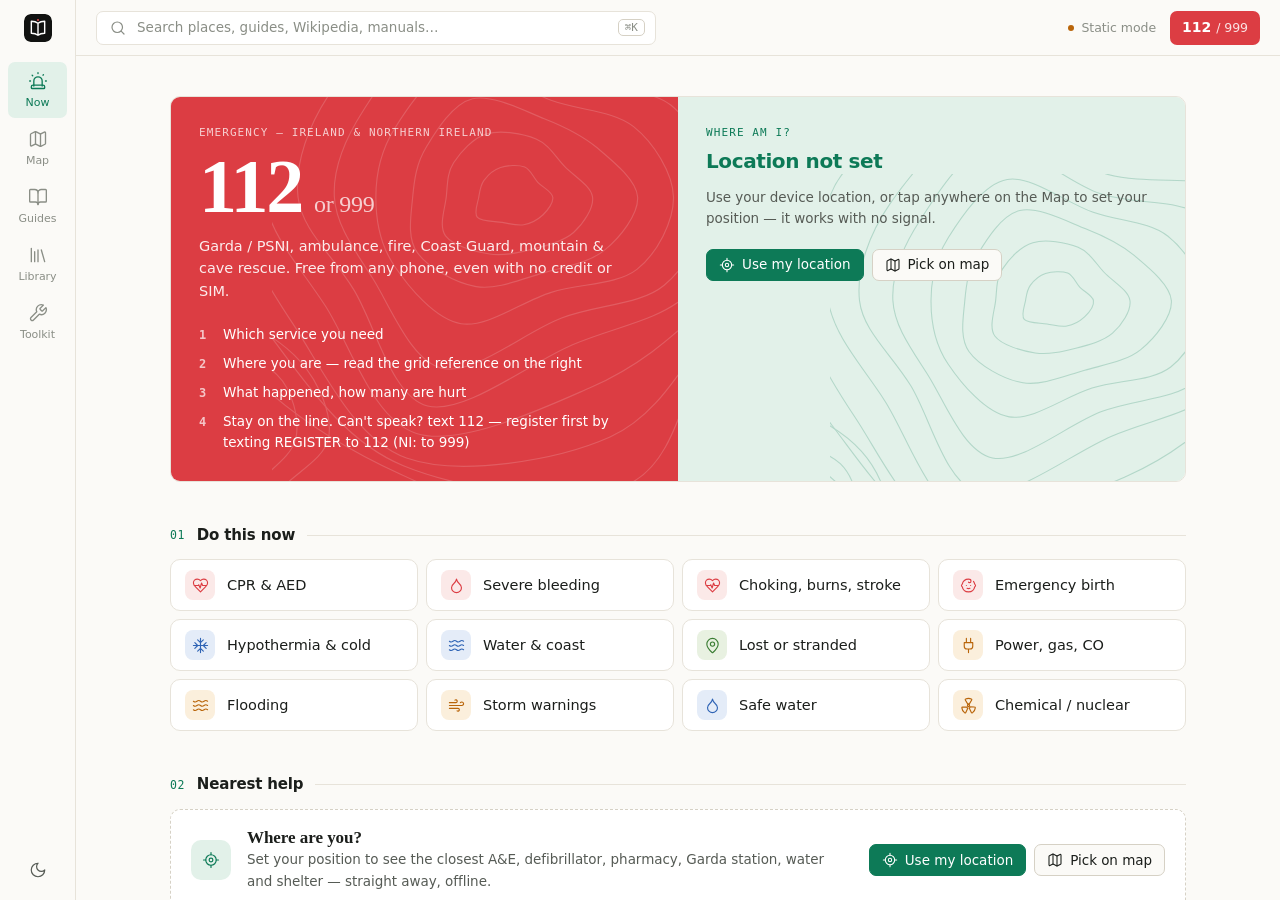
==== web/index.html @ 7462407e "Lastbook Ireland 2: offline emergency & self-reliance companion A macOS app (native shell + Go engin" ====
<!doctype html>
<html lang="en">
<head>
<meta charset="utf-8">
<meta name="viewport" content="width=device-width, initial-scale=1, viewport-fit=cover">
<title>Lastbook Ireland</title>
<link rel="icon" href="icon.svg">
<link rel="stylesheet" href="map/vendor/maplibre-gl.css">
<link rel="stylesheet" href="map/map.css">
<link rel="stylesheet" href="app.css">
</head>
<body>
<div class="app">
  <nav class="rail" aria-label="Sections">
    <div class="brand" title="Lastbook Ireland"><img src="icon.svg" alt=""><span>Lastbook</span></div>
    <a href="#/now" data-tab="now"><svg class="i"><use href="#i-siren"/></svg><span>Now</span></a>
    <a href="#/map" data-tab="map"><svg class="i"><use href="#i-map"/></svg><span>Map</span></a>
    <a href="#/guides" data-tab="guides"><svg class="i"><use href="#i-book"/></svg><span>Guides</span></a>
    <a href="#/library" data-tab="library"><svg class="i"><use href="#i-library"/></svg><span>Library</span></a>
    <a href="#/tools" data-tab="tools"><svg class="i"><use href="#i-tool"/></svg><span>Toolkit</span></a>
    <div class="rail-foot">
      <button class="iconbtn" id="themeBtn" title="Light / dark"><svg class="i"><use href="#i-moon"/></svg></button>
    </div>
  </nav>

  <main class="main">
    <header class="top">
      <button class="search-trigger" id="searchBtn">
        <svg class="i"><use href="#i-search"/></svg>
        <span>Search places, guides, Wikipedia, manuals…</span>
        <kbd>⌘K</kbd>
      </button>
      <a class="gridchip" id="gridChip" href="#/now" hidden title="Your Irish Grid reference — read this to 112"><svg class="i"><use href="#i-locate"/></svg><small>You</small><span id="gridChipRef"></span></a>
      <div class="status" id="status"><span class="dot"></span><span id="statusText">Offline-ready</span></div>
      <a class="sos" href="#/now"><b>112</b><span>/ 999</span></a>
    </header>

    <section class="view" id="view-now"></section>
    <section class="view" id="view-map">
<div class="lbm" id="lbmap">
  <div class="lbm-canvas"></div>
  <div class="lbm-search lbm-glass">
    <label>
      <svg width="18" height="18" viewBox="0 0 24 24" fill="none" stroke="currentColor" stroke-width="2.2" stroke-linecap="round"><circle cx="11" cy="11" r="7"/><path d="m20 20-3.5-3.5"/></svg>
      <input type="search" placeholder="Town, townland, hill, grid ref…" autocomplete="off" spellcheck="false" aria-label="Search the map">
      <kbd>/</kbd>
    </label>
    <ul class="lbm-results" hidden></ul>
  </div>
  <div class="lbm-tools">
    <button class="lbm-glass lbm-tool-help" title="Nearest A&amp;E, AED, pharmacy, Garda…"><svg width="18" height="18" viewBox="0 0 24 24" fill="none" stroke="currentColor" stroke-width="2.4" stroke-linecap="round"><path d="M12 5v14M5 12h14"/></svg><span>Nearest help</span></button>
    <button class="lbm-glass lbm-tool-layers" title="Layers"><svg width="18" height="18" viewBox="0 0 24 24" fill="none" stroke="currentColor" stroke-width="2" stroke-linejoin="round"><path d="m12 3 9 5-9 5-9-5 9-5Z"/><path d="m3 13 9 5 9-5"/></svg><span>Layers</span></button>
    <button class="lbm-glass lbm-tool-measure" title="Measure distance, ascent and walking time"><svg width="18" height="18" viewBox="0 0 24 24" fill="none" stroke="currentColor" stroke-width="2" stroke-linecap="round"><path d="M3 17 17 3l4 4L7 21z"/><path d="m7 13 2 2m1-5 2 2m1-5 2 2"/></svg><span>Measure</span></button>
  </div>
  <aside class="lbm-panel lbm-glass" aria-label="Map layers"></aside>
  <div class="lbm-measure lbm-glass" hidden></div>
  <div class="lbm-coords lbm-glass"></div>
</div>
    </section>
    <section class="view" id="view-guides"></section>
    <section class="view" id="view-library"></section>
    <section class="view" id="view-tools"></section>
    <section class="view" id="view-read">
      <div class="reader-bar">
        <button class="iconbtn" id="rdBack" title="Back"><svg class="i"><use href="#i-left"/></svg></button>
        <button class="iconbtn" id="rdFwd" title="Forward"><svg class="i"><use href="#i-right"/></svg></button>
        <div class="rd-title"><small id="rdSource"></small><span id="rdTitle"></span></div>
        <button class="iconbtn" id="rdSave" title="Bookmark"><svg class="i"><use href="#i-bookmark"/></svg></button>
        <button class="iconbtn" id="rdClose" title="Close"><svg class="i"><use href="#i-x"/></svg></button>
      </div>
      <iframe id="reader" title="Reader"></iframe>
    </section>
  </main>
</div>

<div class="palette" id="palette" hidden>
  <div class="palette-box" role="dialog" aria-label="Search">
    <div class="palette-input">
      <svg class="i"><use href="#i-search"/></svg>
      <input id="q" placeholder="Search everything — e.g. hypothermia, Carrauntoohil, boil water, splint" autocomplete="off" spellcheck="false">
      <kbd>esc</kbd>
    </div>
    <div class="palette-tabs" id="qTabs"></div>
    <div class="palette-results" id="qResults"></div>
  </div>
</div>

<svg width="0" height="0" style="position:absolute" aria-hidden="true">
  <defs>
    <symbol id="i-siren" viewBox="0 0 24 24"><path d="M7 18v-6a5 5 0 0 1 10 0v6"/><path d="M5 21a1 1 0 0 1-1-1v-1a2 2 0 0 1 2-2h12a2 2 0 0 1 2 2v1a1 1 0 0 1-1 1z"/><path d="M21 12h1M18.5 4.5 18 5M2 12h1M12 2v1M4.93 4.93l.71.71"/></symbol>
    <symbol id="i-map" viewBox="0 0 24 24"><path d="M14.1 5.6 9.9 3.4a2 2 0 0 0-1.8 0L3.6 5.7A1 1 0 0 0 3 6.6v12.8a1 1 0 0 0 1.4.9l3.7-1.9a2 2 0 0 1 1.8 0l4.2 2.2a2 2 0 0 0 1.8 0l4.5-2.3a1 1 0 0 0 .6-.9V4.6a1 1 0 0 0-1.4-.9l-3.7 1.9a2 2 0 0 1-1.8 0z"/><path d="M15 5.8v15M9 3.2v15"/></symbol>
    <symbol id="i-book" viewBox="0 0 24 24"><path d="M12 7v14"/><path d="M3 18a1 1 0 0 1-1-1V4a1 1 0 0 1 1-1h5a4 4 0 0 1 4 4 4 4 0 0 1 4-4h5a1 1 0 0 1 1 1v13a1 1 0 0 1-1 1h-6a3 3 0 0 0-3 3 3 3 0 0 0-3-3z"/></symbol>
    <symbol id="i-library" viewBox="0 0 24 24"><path d="m16 6 4 14M12 6v14M8 8v12M4 4v16"/></symbol>
    <symbol id="i-tool" viewBox="0 0 24 24"><path d="M14.7 6.3a1 1 0 0 0 0 1.4l1.6 1.6a1 1 0 0 0 1.4 0l3.77-3.77a6 6 0 0 1-7.94 7.94l-6.91 6.91a2.12 2.12 0 0 1-3-3l6.91-6.91a6 6 0 0 1 7.94-7.94l-3.76 3.76z"/></symbol>
    <symbol id="i-search" viewBox="0 0 24 24"><circle cx="11" cy="11" r="7"/><path d="m20 20-3.5-3.5"/></symbol>
    <symbol id="i-moon" viewBox="0 0 24 24"><path d="M12 3a6 6 0 0 0 9 9 9 9 0 1 1-9-9"/></symbol>
    <symbol id="i-locate" viewBox="0 0 24 24"><path d="M2 12h3M19 12h3M12 2v3M12 19v3"/><circle cx="12" cy="12" r="7"/><circle cx="12" cy="12" r="2.5"/></symbol>
    <symbol id="i-layers" viewBox="0 0 24 24"><path d="m12.83 2.18 8.58 3.9a1 1 0 0 1 0 1.83l-8.58 3.9a2 2 0 0 1-1.66 0L2.6 7.9a1 1 0 0 1 0-1.83l8.58-3.9a2 2 0 0 1 1.66 0z"/><path d="m2 12 9.17 4.17a2 2 0 0 0 1.66 0L22 12M2 17l9.17 4.17a2 2 0 0 0 1.66 0L22 17"/></symbol>
    <symbol id="i-ruler" viewBox="0 0 24 24"><path d="M21.3 15.3a2.4 2.4 0 0 1 0 3.4l-2.6 2.6a2.4 2.4 0 0 1-3.4 0L2.7 8.7a2.41 2.41 0 0 1 0-3.4l2.6-2.6a2.41 2.41 0 0 1 3.4 0z"/><path d="m14.5 12.5 2-2M11.5 9.5l2-2M8.5 6.5l2-2M17.5 15.5l2-2"/></symbol>
    <symbol id="i-compass" viewBox="0 0 24 24"><circle cx="12" cy="12" r="10"/><path d="m16.24 7.76-1.8 5.41a2 2 0 0 1-1.27 1.27l-5.41 1.8 1.8-5.41a2 2 0 0 1 1.27-1.27z"/></symbol>
    <symbol id="i-left" viewBox="0 0 24 24"><path d="m15 18-6-6 6-6"/></symbol>
    <symbol id="i-right" viewBox="0 0 24 24"><path d="m9 18 6-6-6-6"/></symbol>
    <symbol id="i-x" viewBox="0 0 24 24"><path d="M18 6 6 18M6 6l12 12"/></symbol>
    <symbol id="i-bookmark" viewBox="0 0 24 24"><path d="m19 21-7-4-7 4V5a2 2 0 0 1 2-2h10a2 2 0 0 1 2 2z"/></symbol>
    <symbol id="i-phone" viewBox="0 0 24 24"><path d="M22 16.92v3a2 2 0 0 1-2.18 2 19.8 19.8 0 0 1-8.63-3.07 19.5 19.5 0 0 1-6-6A19.8 19.8 0 0 1 2.12 4.18 2 2 0 0 1 4.11 2h3a2 2 0 0 1 2 1.72c.13.96.36 1.9.7 2.81a2 2 0 0 1-.45 2.11L8.09 9.91a16 16 0 0 0 6 6l1.27-1.27a2 2 0 0 1 2.11-.45c.91.34 1.85.57 2.81.7A2 2 0 0 1 22 16.92z"/></symbol>
    <symbol id="i-pin" viewBox="0 0 24 24"><path d="M20 10c0 5-5.5 10.2-7.4 11.8a1 1 0 0 1-1.2 0C9.5 20.2 4 15 4 10a8 8 0 0 1 16 0"/><circle cx="12" cy="10" r="3"/></symbol>
    <symbol id="i-heart" viewBox="0 0 24 24"><path d="M19 14c1.5-1.5 3-3.2 3-5.5A5.5 5.5 0 0 0 16.5 3c-1.8 0-3 .5-4.5 2-1.5-1.5-2.7-2-4.5-2A5.5 5.5 0 0 0 2 8.5c0 2.3 1.5 4 3 5.5l7 7z"/><path d="M3.2 12H9l.5-1 2 4.5 2-7 1.5 3.5h5.3"/></symbol>
    <symbol id="i-drop" viewBox="0 0 24 24"><path d="M12 22a7 7 0 0 0 7-7c0-2-1-3.9-3-5.5s-3.5-4-4-6.5c-.5 2.5-2 4.9-4 6.5S5 13 5 15a7 7 0 0 0 7 7z"/></symbol>
    <symbol id="i-flame" viewBox="0 0 24 24"><path d="M8.5 14.5A2.5 2.5 0 0 0 11 12c0-1.38-.5-2-1-3-1.07-2.14-.22-4.05 2-6 .5 2.5 2 4.9 4 6.5 2 1.6 3 3.5 3 5.5a7 7 0 1 1-14 0c0-1.15.43-2.29 1-3a2.5 2.5 0 0 0 2.5 2.5z"/></symbol>
    <symbol id="i-wind" viewBox="0 0 24 24"><path d="M12.8 19.6A2 2 0 1 0 14 16H2M17.5 8a2.5 2.5 0 1 1 2 4H2M9.8 4.4A2 2 0 1 1 11 8H2"/></symbol>
    <symbol id="i-snow" viewBox="0 0 24 24"><path d="M2 12h20M12 2v20M20 16l-4-4 4-4M4 8l4 4-4 4M16 4l-4 4-4-4M8 20l4-4 4 4"/></symbol>
    <symbol id="i-wave" viewBox="0 0 24 24"><path d="M2 6c.6.5 1.2 1 2.5 1C7 7 7 5 9.5 5c2.6 0 2.4 2 5 2 2.5 0 2.5-2 5-2 1.3 0 1.9.5 2.5 1M2 12c.6.5 1.2 1 2.5 1 2.5 0 2.5-2 5-2 2.6 0 2.4 2 5 2 2.5 0 2.5-2 5-2 1.3 0 1.9.5 2.5 1M2 18c.6.5 1.2 1 2.5 1 2.5 0 2.5-2 5-2 2.6 0 2.4 2 5 2 2.5 0 2.5-2 5-2 1.3 0 1.9.5 2.5 1"/></symbol>
    <symbol id="i-plug" viewBox="0 0 24 24"><path d="M12 22v-5M9 8V2M15 8V2M18 8v5a4 4 0 0 1-4 4h-4a4 4 0 0 1-4-4V8z"/></symbol>
    <symbol id="i-mountain" viewBox="0 0 24 24"><path d="m8 3 4 8 5-5 5 15H2L8 3z"/></symbol>
    <symbol id="i-leaf" viewBox="0 0 24 24"><path d="M11 20A7 7 0 0 1 9.8 6.1C15.5 5 17 4.48 19 2c1 2 2 4.18 2 8 0 5.5-4.78 10-10 10z"/><path d="M2 21c0-3 1.85-5.36 5.08-6C9.5 14.52 12 13 13 12"/></symbol>
    <symbol id="i-can" viewBox="0 0 24 24"><ellipse cx="12" cy="5" rx="7" ry="3"/><path d="M5 5v14c0 1.66 3.13 3 7 3s7-1.34 7-3V5M5 12c0 1.66 3.13 3 7 3s7-1.34 7-3"/></symbol>
    <symbol id="i-radiation" viewBox="0 0 24 24"><circle cx="12" cy="12" r="1.5"/><path d="M7.5 4.2c-.3-.5-.1-1.1.4-1.3a10 10 0 0 1 8.2 0c.5.2.7.8.4 1.3L13 10a1.5 1.5 0 0 0-2 0zM20.6 14.2c.6 0 1 .5 1 1.1a10 10 0 0 1-4.1 7.1c-.5.3-1.1.2-1.3-.3L13 15.5a1.5 1.5 0 0 0 1-1.7zM8 22.1c-.3.5-.9.6-1.3.3a10 10 0 0 1-4.1-7.1c0-.6.4-1.1 1-1.1H10a1.5 1.5 0 0 0 1 1.7z"/></symbol>
    <symbol id="i-radio" viewBox="0 0 24 24"><path d="M4.9 19.1C1 15.2 1 8.8 4.9 4.9M7.8 16.2c-2.3-2.3-2.3-6.1 0-8.5M16.2 7.8c2.3 2.3 2.3 6.1 0 8.5M19.1 4.9C23 8.8 23 15.1 19.1 19"/><circle cx="12" cy="12" r="2"/></symbol>
    <symbol id="i-soap" viewBox="0 0 24 24"><path d="M7 21h10a4 4 0 0 0 4-4v-1a4 4 0 0 0-4-4H7a4 4 0 0 0-4 4v1a4 4 0 0 0 4 4z"/><circle cx="9" cy="6" r="2"/><circle cx="16" cy="5" r="1.5"/><circle cx="14" cy="9" r="1"/></symbol>
    <symbol id="i-car" viewBox="0 0 24 24"><path d="M19 17h2c.6 0 1-.4 1-1v-3c0-.9-.7-1.7-1.5-1.9C18.7 10.6 16 10 16 10s-1.3-1.4-2.2-2.3c-.5-.4-1.1-.7-1.8-.7H5c-.6 0-1.1.4-1.4.9l-1.4 2.9A3.7 3.7 0 0 0 2 12v4c0 .6.4 1 1 1h2"/><circle cx="7" cy="17" r="2"/><circle cx="17" cy="17" r="2"/><path d="M9 17h6"/></symbol>
    <symbol id="i-chat" viewBox="0 0 24 24"><path d="M7.9 20A9 9 0 1 0 4 16.1L2 22z"/></symbol>
    <symbol id="i-info" viewBox="0 0 24 24"><circle cx="12" cy="12" r="10"/><path d="M12 16v-4M12 8h.01"/></symbol>
    <symbol id="i-tent" viewBox="0 0 24 24"><path d="M3.5 21 14 3M20.5 21 10 3M15.5 21 12 15l-3.5 6M2 21h20"/></symbol>
    <symbol id="i-pill" viewBox="0 0 24 24"><path d="m10.5 20.5 10-10a4.95 4.95 0 1 0-7-7l-10 10a4.95 4.95 0 1 0 7 7zM8.5 8.5l7 7"/></symbol>
    <symbol id="i-baby" viewBox="0 0 24 24"><path d="M9 12h.01M15 12h.01M10 16c.5.3 1.2.5 2 .5s1.5-.2 2-.5"/><path d="M19 6.3a9 9 0 0 1 1.8 3.9 2 2 0 0 1 0 3.6 9 9 0 0 1-17.6 0 2 2 0 0 1 0-3.6A9 9 0 0 1 12 3c2 0 3.5 1.1 3.5 2.5s-.9 2.5-2 2.5c-.8 0-1.5-.4-1.5-1"/></symbol>
    <symbol id="i-tooth" viewBox="0 0 24 24"><path d="M7 3c-2 0-4 2-4 5 0 4 2 6 2.5 9 .3 2 1 4 2.5 4 2 0 1.5-5 4-5s2 5 4 5c1.5 0 2.2-2 2.5-4 .5-3 2.5-5 2.5-9 0-3-2-5-4-5-2 0-3 1-5 1S9 3 7 3z"/></symbol>
    <symbol id="i-virus" viewBox="0 0 24 24"><circle cx="12" cy="12" r="5"/><path d="M12 2v5M12 17v5M2 12h5M17 12h5M4.9 4.9l3.5 3.5M15.6 15.6l3.5 3.5M4.9 19.1l3.5-3.5M15.6 8.4l3.5-3.5"/></symbol>
    <symbol id="i-sprout" viewBox="0 0 24 24"><path d="M7 20h10M10 20c5.5-2.5.8-6.4 3-10"/><path d="M9.5 9.4c1.1.8 1.8 2.2 2.3 3.7-2 .4-3.5.4-4.8-.3-1.2-.6-2.3-1.9-3-4.2 2.8-.5 4.4 0 5.5.8zM14.1 6a7 7 0 0 0-1.1 4c1.9-.1 3.3-.6 4.3-1.4 1-1 1.6-2.3 1.7-4.6-2.7.1-4 1-4.9 2z"/></symbol>
    <symbol id="i-knot" viewBox="0 0 24 24"><path d="M4 12c0-4 3-7 6-7s4 3 2 5-6 4-6 7 2 4 4 4 6-3 6-7-2-6-4-6"/><path d="M20 12c0 4-3 7-6 7"/></symbol>
    <symbol id="i-brain" viewBox="0 0 24 24"><path d="M12 5a3 3 0 1 0-6 .1 4 4 0 0 0-2.5 5.8 4 4 0 0 0 .6 6.6A4 4 0 1 0 12 18zM12 5a3 3 0 1 1 6 .1 4 4 0 0 1 2.5 5.8 4 4 0 0 1-.6 6.6A4 4 0 1 1 12 18zM12 5v13"/></symbol>
    <symbol id="i-shield" viewBox="0 0 24 24"><path d="M20 13c0 5-3.5 7.5-7.7 9a1 1 0 0 1-.7 0C7.5 20.5 4 18 4 13V6a1 1 0 0 1 1-1c2 0 4.5-1.2 6.2-2.7a1.2 1.2 0 0 1 1.6 0C14.5 3.8 17 5 19 5a1 1 0 0 1 1 1z"/></symbol>
    <symbol id="i-clover" viewBox="0 0 24 24"><path d="M12 12c-2-3-6-3-6 0s4 3 6 0zm0 0c3-2 3-6 0-6s-3 4 0 6zm0 0c2 3 6 3 6 0s-4-3-6 0zm0 0c-3 2-3 6 0 6s3-4 0-6zm0 0 4 9"/></symbol>
    <symbol id="i-check" viewBox="0 0 24 24"><path d="M20 6 9 17l-5-5"/></symbol>
    <symbol id="i-sun" viewBox="0 0 24 24"><circle cx="12" cy="12" r="4"/><path d="M12 2v2M12 20v2M4.9 4.9l1.4 1.4M17.7 17.7l1.4 1.4M2 12h2M20 12h2M6.3 17.7l-1.4 1.4M19.1 4.9l-1.4 1.4"/></symbol>
    <symbol id="i-external" viewBox="0 0 24 24"><path d="M15 3h6v6M10 14 21 3M18 13v6a2 2 0 0 1-2 2H5a2 2 0 0 1-2-2V8a2 2 0 0 1 2-2h6"/></symbol>
    <symbol id="i-file" viewBox="0 0 24 24"><path d="M15 2H6a2 2 0 0 0-2 2v16a2 2 0 0 0 2 2h12a2 2 0 0 0 2-2V7z"/><path d="M14 2v4a2 2 0 0 0 2 2h4M10 9H8M16 13H8M16 17H8"/></symbol>
    <symbol id="i-globe" viewBox="0 0 24 24"><circle cx="12" cy="12" r="10"/><path d="M12 2a14.5 14.5 0 0 0 0 20 14.5 14.5 0 0 0 0-20M2 12h20"/></symbol>
  </defs>
</svg>

<script>
(() => { const send = m => { try { navigator.sendBeacon ? navigator.sendBeacon("api/log", String(m).slice(0, 3000)) : fetch("api/log", { method: "POST", body: String(m) }); } catch {} };
  window.LBLOG = send;
  addEventListener("error", e => send("error: " + e.message + " @ " + (e.filename || "") + ":" + (e.lineno || "") + (e.error && e.error.stack ? " | " + e.error.stack : "")));
  addEventListener("unhandledrejection", e => send("rejection: " + (e.reason && (e.reason.stack || e.reason.message) || e.reason))); })();
</script>
<script src="map/vendor/pmtiles.js"></script>
<script src="map/vendor/basemaps.js"></script>
<script src="map/vendor/mlcontour.js"></script>
<script src="geo.js"></script>
<script src="guides.js"></script>
<script src="guides-deep.js"></script>
<script src="app.js"></script>
<script src="library.js"></script>
<script type="module" src="map-glue.js"></script>
</body>
</html>
---- web/map/vendor/maplibre-gl.css ----
.maplibregl-map{font:12px/20px Helvetica Neue,Arial,Helvetica,sans-serif;overflow:hidden;position:relative;-webkit-tap-highlight-color:rgb(0 0 0/0);-webkit-touch-callout:none}.maplibregl-canvas{position:absolute;left:0;top:0}.maplibregl-map:fullscreen{width:100%;height:100%}.maplibregl-ctrl-group button.maplibregl-ctrl-compass{touch-action:none}.maplibregl-canvas-container.maplibregl-interactive,.maplibregl-ctrl-group button.maplibregl-ctrl-compass{cursor:grab;-webkit-user-select:none;-moz-user-select:none;user-select:none}.maplibregl-canvas-container.maplibregl-interactive.maplibregl-track-pointer{cursor:pointer}.maplibregl-canvas-container.maplibregl-interactive:active,.maplibregl-ctrl-group button.maplibregl-ctrl-compass:active{cursor:grabbing}.maplibregl-canvas-container.maplibregl-touch-zoom-rotate,.maplibregl-canvas-container.maplibregl-touch-zoom-rotate .maplibregl-canvas{touch-action:pan-x pan-y}.maplibregl-canvas-container.maplibregl-touch-drag-pan,.maplibregl-canvas-container.maplibregl-touch-drag-pan .maplibregl-canvas{touch-action:pinch-zoom}.maplibregl-canvas-container.maplibregl-touch-zoom-rotate.maplibregl-touch-drag-pan,.maplibregl-canvas-container.maplibregl-touch-zoom-rotate.maplibregl-touch-drag-pan .maplibregl-canvas{touch-action:none}.maplibregl-canvas-container.maplibregl-touch-drag-pan.maplibregl-cooperative-gestures,.maplibregl-canvas-container.maplibregl-touch-drag-pan.maplibregl-cooperative-gestures .maplibregl-canvas{touch-action:pan-x pan-y}.maplibregl-ctrl-bottom-left,.maplibregl-ctrl-bottom-right,.maplibregl-ctrl-top-left,.maplibregl-ctrl-top-right{position:absolute;pointer-events:none;z-index:2}.maplibregl-ctrl-top-left{top:0;left:0}.maplibregl-ctrl-top-right{top:0;right:0}.maplibregl-ctrl-bottom-left{bottom:0;left:0}.maplibregl-ctrl-bottom-right{right:0;bottom:0}.maplibregl-ctrl{clear:both;pointer-events:auto;transform:translate(0)}.maplibregl-ctrl-top-left .maplibregl-ctrl{margin:10px 0 0 10px;float:left}.maplibregl-ctrl-top-right .maplibregl-ctrl{margin:10px 10px 0 0;float:right}.maplibregl-ctrl-bottom-left .maplibregl-ctrl{margin:0 0 10px 10px;float:left}.maplibregl-ctrl-bottom-right .maplibregl-ctrl{margin:0 10px 10px 0;float:right}.maplibregl-ctrl-group{border-radius:4px;background:#fff}.maplibregl-ctrl-group:not(:empty){box-shadow:0 0 0 2px rgba(0,0,0,.1)}.maplibregl-ctrl-group button{width:29px;height:29px;display:block;padding:0;outline:none;border:0;box-sizing:border-box;background-color:transparent;cursor:pointer}.maplibregl-ctrl button{-webkit-user-select:none;-moz-user-select:none;user-select:none}.maplibregl-ctrl-group button+button{border-top:1px solid #ddd}.maplibregl-ctrl button .maplibregl-ctrl-icon{display:block;width:100%;height:100%;background-repeat:no-repeat;background-position:50%}@media(forced-colors:active){.maplibregl-ctrl-group:not(:empty){box-shadow:0 0 0 2px ButtonText}.maplibregl-ctrl-icon{background-color:transparent}.maplibregl-ctrl-group button+button{border-top:1px solid buttontext}}.maplibregl-ctrl button::-moz-focus-inner{border:0;padding:0}.maplibregl-ctrl-attrib-button:focus,.maplibregl-ctrl-group button:focus{box-shadow:0 0 2px 2px #0096ff}.maplibregl-ctrl button:disabled{cursor:not-allowed}.maplibregl-ctrl button:disabled .maplibregl-ctrl-icon{opacity:.25}@media(hover:hover){.maplibregl-ctrl button:not(:disabled):hover{background-color:rgba(0,0,0,.05)}}.maplibregl-ctrl button:not(:disabled):active{background-color:rgba(0,0,0,.05)}.maplibregl-ctrl-group button:focus:focus-visible{box-shadow:0 0 2px 2px #0096ff}.maplibregl-ctrl-group button:focus:not(:focus-visible){box-shadow:none}.maplibregl-ctrl-group button:focus:first-child{border-radius:4px 4px 0 0}.maplibregl-ctrl-group button:focus:last-child{border-radius:0 0 4px 4px}.maplibregl-ctrl-group button:focus:only-child{border-radius:inherit}.maplibregl-ctrl button.maplibregl-ctrl-zoom-out .maplibregl-ctrl-icon{background-image:url("data:image/svg+xml;charset=utf-8,%3Csvg xmlns='http://www.w3.org/2000/svg' width='29' height='29' viewBox='0 0 29 29' fill='%23333'%3E %3Cpath d='M10 13c-.75 0-1.5.75-1.5 1.5S9.25 16 10 16h9c.75 0 1.5-.75 1.5-1.5S19.75 13 19 13z'/%3E %3C/svg%3E")}.maplibregl-ctrl button.maplibregl-ctrl-zoom-in .maplibregl-ctrl-icon{background-image:url("data:image/svg+xml;charset=utf-8,%3Csvg xmlns='http://www.w3.org/2000/svg' width='29' height='29' viewBox='0 0 29 29' fill='%23333'%3E %3Cpath d='M14.5 8.5c-.75 0-1.5.75-1.5 1.5v3h-3c-.75 0-1.5.75-1.5 1.5S9.25 16 10 16h3v3c0 .75.75 1.5 1.5 1.5S16 19.75 16 19v-3h3c.75 0 1.5-.75 1.5-1.5S19.75 13 19 13h-3v-3c0-.75-.75-1.5-1.5-1.5'/%3E %3C/svg%3E")}@media(forced-colors:active){.maplibregl-ctrl button.maplibregl-ctrl-zoom-out .maplibregl-ctrl-icon{background-image:url("data:image/svg+xml;charset=utf-8,%3Csvg xmlns='http://www.w3.org/2000/svg' width='29' height='29' viewBox='0 0 29 29' fill='%23fff'%3E %3Cpath d='M10 13c-.75 0-1.5.75-1.5 1.5S9.25 16 10 16h9c.75 0 1.5-.75 1.5-1.5S19.75 13 19 13z'/%3E %3C/svg%3E")}.maplibregl-ctrl button.maplibregl-ctrl-zoom-in .maplibregl-ctrl-icon{background-image:url("data:image/svg+xml;charset=utf-8,%3Csvg xmlns='http://www.w3.org/2000/svg' width='29' height='29' viewBox='0 0 29 29' fill='%23fff'%3E %3Cpath d='M14.5 8.5c-.75 0-1.5.75-1.5 1.5v3h-3c-.75 0-1.5.75-1.5 1.5S9.25 16 10 16h3v3c0 .75.75 1.5 1.5 1.5S16 19.75 16 19v-3h3c.75 0 1.5-.75 1.5-1.5S19.75 13 19 13h-3v-3c0-.75-.75-1.5-1.5-1.5'/%3E %3C/svg%3E")}}@media(forced-colors:active) and (prefers-color-scheme:light){.maplibregl-ctrl button.maplibregl-ctrl-zoom-out .maplibregl-ctrl-icon{background-image:url("data:image/svg+xml;charset=utf-8,%3Csvg xmlns='http://www.w3.org/2000/svg' width='29' height='29' viewBox='0 0 29 29' fill='%23000'%3E %3Cpath d='M10 13c-.75 0-1.5.75-1.5 1.5S9.25 16 10 16h9c.75 0 1.5-.75 1.5-1.5S19.75 13 19 13z'/%3E %3C/svg%3E")}.maplibregl-ctrl button.maplibregl-ctrl-zoom-in .maplibregl-ctrl-icon{background-image:url("data:image/svg+xml;charset=utf-8,%3Csvg xmlns='http://www.w3.org/2000/svg' width='29' height='29' viewBox='0 0 29 29' fill='%23000'%3E %3Cpath d='M14.5 8.5c-.75 0-1.5.75-1.5 1.5v3h-3c-.75 0-1.5.75-1.5 1.5S9.25 16 10 16h3v3c0 .75.75 1.5 1.5 1.5S16 19.75 16 19v-3h3c.75 0 1.5-.75 1.5-1.5S19.75 13 19 13h-3v-3c0-.75-.75-1.5-1.5-1.5'/%3E %3C/svg%3E")}}.maplibregl-ctrl button.maplibregl-ctrl-fullscreen .maplibregl-ctrl-icon{background-image:url("data:image/svg+xml;charset=utf-8,%3Csvg xmlns='http://www.w3.org/2000/svg' width='29' height='29' viewBox='0 0 29 29' fill='%23333'%3E %3Cpath d='M24 16v5.5c0 1.75-.75 2.5-2.5 2.5H16v-1l3-1.5-4-5.5 1-1 5.5 4 1.5-3zM6 16l1.5 3 5.5-4 1 1-4 5.5 3 1.5v1H7.5C5.75 24 5 23.25 5 21.5V16zm7-11v1l-3 1.5 4 5.5-1 1-5.5-4L6 13H5V7.5C5 5.75 5.75 5 7.5 5zm11 2.5c0-1.75-.75-2.5-2.5-2.5H16v1l3 1.5-4 5.5 1 1 5.5-4 1.5 3h1z'/%3E %3C/svg%3E")}.maplibregl-ctrl button.maplibregl-ctrl-shrink .maplibregl-ctrl-icon{background-image:url("data:image/svg+xml;charset=utf-8,%3Csvg xmlns='http://www.w3.org/2000/svg' width='29' height='29' viewBox='0 0 29 29'%3E %3Cpath d='M18.5 16c-1.75 0-2.5.75-2.5 2.5V24h1l1.5-3 5.5 4 1-1-4-5.5 3-1.5v-1zM13 18.5c0-1.75-.75-2.5-2.5-2.5H5v1l3 1.5L4 24l1 1 5.5-4 1.5 3h1zm3-8c0 1.75.75 2.5 2.5 2.5H24v-1l-3-1.5L25 5l-1-1-5.5 4L17 5h-1zM10.5 13c1.75 0 2.5-.75 2.5-2.5V5h-1l-1.5 3L5 4 4 5l4 5.5L5 12v1z'/%3E %3C/svg%3E")}@media(forced-colors:active){.maplibregl-ctrl button.maplibregl-ctrl-fullscreen .maplibregl-ctrl-icon{background-image:url("data:image/svg+xml;charset=utf-8,%3Csvg xmlns='http://www.w3.org/2000/svg' width='29' height='29' viewBox='0 0 29 29' fill='%23fff'%3E %3Cpath d='M24 16v5.5c0 1.75-.75 2.5-2.5 2.5H16v-1l3-1.5-4-5.5 1-1 5.5 4 1.5-3zM6 16l1.5 3 5.5-4 1 1-4 5.5 3 1.5v1H7.5C5.75 24 5 23.25 5 21.5V16zm7-11v1l-3 1.5 4 5.5-1 1-5.5-4L6 13H5V7.5C5 5.75 5.75 5 7.5 5zm11 2.5c0-1.75-.75-2.5-2.5-2.5H16v1l3 1.5-4 5.5 1 1 5.5-4 1.5 3h1z'/%3E %3C/svg%3E")}.maplibregl-ctrl button.maplibregl-ctrl-shrink .maplibregl-ctrl-icon{background-image:url("data:image/svg+xml;charset=utf-8,%3Csvg xmlns='http://www.w3.org/2000/svg' width='29' height='29' viewBox='0 0 29 29' fill='%23fff'%3E %3Cpath d='M18.5 16c-1.75 0-2.5.75-2.5 2.5V24h1l1.5-3 5.5 4 1-1-4-5.5 3-1.5v-1zM13 18.5c0-1.75-.75-2.5-2.5-2.5H5v1l3 1.5L4 24l1 1 5.5-4 1.5 3h1zm3-8c0 1.75.75 2.5 2.5 2.5H24v-1l-3-1.5L25 5l-1-1-5.5 4L17 5h-1zM10.5 13c1.75 0 2.5-.75 2.5-2.5V5h-1l-1.5 3L5 4 4 5l4 5.5L5 12v1z'/%3E %3C/svg%3E")}}@media(forced-colors:active) and (prefers-color-scheme:light){.maplibregl-ctrl button.maplibregl-ctrl-fullscreen .maplibregl-ctrl-icon{background-image:url("data:image/svg+xml;charset=utf-8,%3Csvg xmlns='http://www.w3.org/2000/svg' width='29' height='29' viewBox='0 0 29 29' fill='%23000'%3E %3Cpath d='M24 16v5.5c0 1.75-.75 2.5-2.5 2.5H16v-1l3-1.5-4-5.5 1-1 5.5 4 1.5-3zM6 16l1.5 3 5.5-4 1 1-4 5.5 3 1.5v1H7.5C5.75 24 5 23.25 5 21.5V16zm7-11v1l-3 1.5 4 5.5-1 1-5.5-4L6 13H5V7.5C5 5.75 5.75 5 7.5 5zm11 2.5c0-1.75-.75-2.5-2.5-2.5H16v1l3 1.5-4 5.5 1 1 5.5-4 1.5 3h1z'/%3E %3C/svg%3E")}.maplibregl-ctrl button.maplibregl-ctrl-shrink .maplibregl-ctrl-icon{background-image:url("data:image/svg+xml;charset=utf-8,%3Csvg xmlns='http://www.w3.org/2000/svg' width='29' height='29' viewBox='0 0 29 29' fill='%23000'%3E %3Cpath d='M18.5 16c-1.75 0-2.5.75-2.5 2.5V24h1l1.5-3 5.5 4 1-1-4-5.5 3-1.5v-1zM13 18.5c0-1.75-.75-2.5-2.5-2.5H5v1l3 1.5L4 24l1 1 5.5-4 1.5 3h1zm3-8c0 1.75.75 2.5 2.5 2.5H24v-1l-3-1.5L25 5l-1-1-5.5 4L17 5h-1zM10.5 13c1.75 0 2.5-.75 2.5-2.5V5h-1l-1.5 3L5 4 4 5l4 5.5L5 12v1z'/%3E %3C/svg%3E")}}.maplibregl-ctrl button.maplibregl-ctrl-compass .maplibregl-ctrl-icon{background-image:url("data:image/svg+xml;charset=utf-8,%3Csvg xmlns='http://www.w3.org/2000/svg' width='29' height='29' viewBox='0 0 29 29' fill='%23333'%3E %3Cpath d='m10.5 14 4-8 4 8z'/%3E %3Cpath fill='%23ccc' d='m10.5 16 4 8 4-8z'/%3E %3C/svg%3E")}@media(forced-colors:active){.maplibregl-ctrl button.maplibregl-ctrl-compass .maplibregl-ctrl-icon{background-image:url("data:image/svg+xml;charset=utf-8,%3Csvg xmlns='http://www.w3.org/2000/svg' width='29' height='29' viewBox='0 0 29 29' fill='%23fff'%3E %3Cpath d='m10.5 14 4-8 4 8z'/%3E %3Cpath fill='%23ccc' d='m10.5 16 4 8 4-8z'/%3E %3C/svg%3E")}}@media(forced-colors:active) and (prefers-color-scheme:light){.maplibregl-ctrl button.maplibregl-ctrl-compass .maplibregl-ctrl-icon{background-image:url("data:image/svg+xml;charset=utf-8,%3Csvg xmlns='http://www.w3.org/2000/svg' width='29' height='29' viewBox='0 0 29 29' fill='%23000'%3E %3Cpath d='m10.5 14 4-8 4 8z'/%3E %3Cpath fill='%23ccc' d='m10.5 16 4 8 4-8z'/%3E %3C/svg%3E")}}.maplibregl-ctrl button.maplibregl-ctrl-globe .maplibregl-ctrl-icon{background-image:url("data:image/svg+xml;charset=utf-8,%3Csvg xmlns='http://www.w3.org/2000/svg' width='22' height='22' fill='none' viewBox='0 0 22 22' stroke='%23333'%3E %3Ccircle cx='11' cy='11' r='8.5'/%3E %3Cpath d='M17.5 11c0 4.819-3.02 8.5-6.5 8.5S4.5 15.819 4.5 11 7.52 2.5 11 2.5s6.5 3.681 6.5 8.5Z'/%3E %3Cpath d='M13.5 11c0 2.447-.331 4.64-.853 6.206-.262.785-.562 1.384-.872 1.777-.314.399-.58.517-.775.517-.195 0-.461-.118-.775-.517-.31-.393-.61-.992-.872-1.777C8.831 15.64 8.5 13.446 8.5 11c0-2.447.331-4.64.853-6.206.262-.785.562-1.384.872-1.777.314-.399.58-.517.775-.517.195 0 .461.118.775.517.31.393.61.992.872 1.777.522 1.565.853 3.76.853 6.206Z'/%3E %3Cpath d='M11 7.5c-1.909 0-3.622-.166-4.845-.428-.616-.132-1.08-.283-1.379-.434a1.333 1.333 0 0 1-.224-.138c.047-.038.12-.085.224-.138.299-.151.763-.302 1.379-.434C7.378 5.666 9.091 5.5 11 5.5c1.909 0 3.622.166 4.845.428.616.132 1.08.283 1.379.434.105.053.177.1.224.138-.047.038-.12.085-.224.138-.299.151-.763.302-1.379.434-1.223.262-2.936.428-4.845.428ZM4.486 6.436ZM11 16.5c-1.909 0-3.622-.166-4.845-.428-.616-.132-1.08-.283-1.379-.434a1.33 1.33 0 0 1-.224-.138 1.33 1.33 0 0 1 .224-.138c.299-.151.763-.302 1.379-.434C7.378 14.666 9.091 14.5 11 14.5c1.909 0 3.622.166 4.845.428.616.132 1.08.283 1.379.434.105.053.177.1.224.138a1.33 1.33 0 0 1-.224.138c-.299.151-.763.302-1.379.434-1.223.262-2.936.428-4.845.428Zm-6.514-1.064ZM11 12.5c-2.46 0-4.672-.222-6.255-.574-.796-.177-1.406-.38-1.805-.59a1.465 1.465 0 0 1-.39-.272.293.293 0 0 1-.047-.064.293.293 0 0 1 .048-.064c.066-.073.189-.167.389-.272.399-.21 1.009-.413 1.805-.59C6.328 9.722 8.54 9.5 11 9.5s4.672.222 6.256.574c.795.177 1.405.38 1.804.59.2.105.323.2.39.272a.33.33 0 0 1 .047.064.293.293 0 0 1-.048.064 1.435 1.435 0 0 1-.389.272c-.399.21-1.009.413-1.804.59-1.584.352-3.796.574-6.256.574Zm-8.501-1.51v.002-.002Zm0 .018v.002-.002Zm17.002.002v-.002.002Zm0-.018v-.002.002Z'/%3E %3C/svg%3E")}.maplibregl-ctrl button.maplibregl-ctrl-globe-enabled .maplibregl-ctrl-icon{background-image:url("data:image/svg+xml;charset=utf-8,%3Csvg xmlns='http://www.w3.org/2000/svg' width='22' height='22' fill='none' viewBox='0 0 22 22' stroke='%2333b5e5'%3E %3Ccircle cx='11' cy='11' r='8.5'/%3E %3Cpath d='M17.5 11c0 4.819-3.02 8.5-6.5 8.5S4.5 15.819 4.5 11 7.52 2.5 11 2.5s6.5 3.681 6.5 8.5Z'/%3E %3Cpath d='M13.5 11c0 2.447-.331 4.64-.853 6.206-.262.785-.562 1.384-.872 1.777-.314.399-.58.517-.775.517-.195 0-.461-.118-.775-.517-.31-.393-.61-.992-.872-1.777C8.831 15.64 8.5 13.446 8.5 11c0-2.447.331-4.64.853-6.206.262-.785.562-1.384.872-1.777.314-.399.58-.517.775-.517.195 0 .461.118.775.517.31.393.61.992.872 1.777.522 1.565.853 3.76.853 6.206Z'/%3E %3Cpath d='M11 7.5c-1.909 0-3.622-.166-4.845-.428-.616-.132-1.08-.283-1.379-.434a1.333 1.333 0 0 1-.224-.138c.047-.038.12-.085.224-.138.299-.151.763-.302 1.379-.434C7.378 5.666 9.091 5.5 11 5.5c1.909 0 3.622.166 4.845.428.616.132 1.08.283 1.379.434.105.053.177.1.224.138-.047.038-.12.085-.224.138-.299.151-.763.302-1.379.434-1.223.262-2.936.428-4.845.428ZM4.486 6.436ZM11 16.5c-1.909 0-3.622-.166-4.845-.428-.616-.132-1.08-.283-1.379-.434a1.33 1.33 0 0 1-.224-.138 1.33 1.33 0 0 1 .224-.138c.299-.151.763-.302 1.379-.434C7.378 14.666 9.091 14.5 11 14.5c1.909 0 3.622.166 4.845.428.616.132 1.08.283 1.379.434.105.053.177.1.224.138a1.33 1.33 0 0 1-.224.138c-.299.151-.763.302-1.379.434-1.223.262-2.936.428-4.845.428Zm-6.514-1.064ZM11 12.5c-2.46 0-4.672-.222-6.255-.574-.796-.177-1.406-.38-1.805-.59a1.465 1.465 0 0 1-.39-.272.293.293 0 0 1-.047-.064.293.293 0 0 1 .048-.064c.066-.073.189-.167.389-.272.399-.21 1.009-.413 1.805-.59C6.328 9.722 8.54 9.5 11 9.5s4.672.222 6.256.574c.795.177 1.405.38 1.804.59.2.105.323.2.39.272a.33.33 0 0 1 .047.064.293.293 0 0 1-.048.064 1.435 1.435 0 0 1-.389.272c-.399.21-1.009.413-1.804.59-1.584.352-3.796.574-6.256.574Zm-8.501-1.51v.002-.002Zm0 .018v.002-.002Zm17.002.002v-.002.002Zm0-.018v-.002.002Z'/%3E %3C/svg%3E")}.maplibregl-ctrl button.maplibregl-ctrl-terrain .maplibregl-ctrl-icon{background-image:url("data:image/svg+xml;charset=utf-8,%3Csvg xmlns='http://www.w3.org/2000/svg' width='22' height='22' viewBox='0 0 22 22' fill='%23333'%3E %3Cpath d='m1.754 13.406 4.453-4.851 3.09 3.09 3.281 3.277.969-.969-3.309-3.312 3.844-4.121 6.148 6.886h1.082v-.855l-7.207-8.07-4.84 5.187L6.169 6.57l-5.48 5.965v.871ZM.688 16.844h20.625v1.375H.688Zm0 0'/%3E %3C/svg%3E")}.maplibregl-ctrl button.maplibregl-ctrl-terrain-enabled .maplibregl-ctrl-icon{background-image:url("data:image/svg+xml;charset=utf-8,%3Csvg xmlns='http://www.w3.org/2000/svg' width='22' height='22' viewBox='0 0 22 22' fill='%2333b5e5'%3E %3Cpath d='m1.754 13.406 4.453-4.851 3.09 3.09 3.281 3.277.969-.969-3.309-3.312 3.844-4.121 6.148 6.886h1.082v-.855l-7.207-8.07-4.84 5.187L6.169 6.57l-5.48 5.965v.871ZM.688 16.844h20.625v1.375H.688Zm0 0'/%3E %3C/svg%3E")}.maplibregl-ctrl button.maplibregl-ctrl-geolocate .maplibregl-ctrl-icon{background-image:url("data:image/svg+xml;charset=utf-8,%3Csvg xmlns='http://www.w3.org/2000/svg' width='29' height='29' viewBox='0 0 20 20' fill='%23333'%3E %3Cpath d='M10 4C9 4 9 5 9 5v.1A5 5 0 0 0 5.1 9H5s-1 0-1 1 1 1 1 1h.1A5 5 0 0 0 9 14.9v.1s0 1 1 1 1-1 1-1v-.1a5 5 0 0 0 3.9-3.9h.1s1 0 1-1-1-1-1-1h-.1A5 5 0 0 0 11 5.1V5s0-1-1-1m0 2.5a3.5 3.5 0 1 1 0 7 3.5 3.5 0 1 1 0-7'/%3E %3Ccircle id='dot' cx='10' cy='10' r='2'/%3E %3Cpath id='stroke' d='m14 5 1 1-9 9-1-1z' display='none'/%3E %3C/svg%3E")}.maplibregl-ctrl button.maplibregl-ctrl-geolocate:disabled .maplibregl-ctrl-icon{background-image:url("data:image/svg+xml;charset=utf-8,%3Csvg xmlns='http://www.w3.org/2000/svg' width='29' height='29' viewBox='0 0 20 20' fill='%23aaa'%3E %3Cpath d='M10 4C9 4 9 5 9 5v.1A5 5 0 0 0 5.1 9H5s-1 0-1 1 1 1 1 1h.1A5 5 0 0 0 9 14.9v.1s0 1 1 1 1-1 1-1v-.1a5 5 0 0 0 3.9-3.9h.1s1 0 1-1-1-1-1-1h-.1A5 5 0 0 0 11 5.1V5s0-1-1-1m0 2.5a3.5 3.5 0 1 1 0 7 3.5 3.5 0 1 1 0-7'/%3E %3Ccircle id='dot' cx='10' cy='10' r='2'/%3E %3Cpath id='stroke' d='m14 5 1 1-9 9-1-1z' fill='%23f00'/%3E %3C/svg%3E")}.maplibregl-ctrl button.maplibregl-ctrl-geolocate.maplibregl-ctrl-geolocate-active .maplibregl-ctrl-icon{background-image:url("data:image/svg+xml;charset=utf-8,%3Csvg xmlns='http://www.w3.org/2000/svg' width='29' height='29' viewBox='0 0 20 20' fill='%2333b5e5'%3E %3Cpath d='M10 4C9 4 9 5 9 5v.1A5 5 0 0 0 5.1 9H5s-1 0-1 1 1 1 1 1h.1A5 5 0 0 0 9 14.9v.1s0 1 1 1 1-1 1-1v-.1a5 5 0 0 0 3.9-3.9h.1s1 0 1-1-1-1-1-1h-.1A5 5 0 0 0 11 5.1V5s0-1-1-1m0 2.5a3.5 3.5 0 1 1 0 7 3.5 3.5 0 1 1 0-7'/%3E %3Ccircle id='dot' cx='10' cy='10' r='2'/%3E %3Cpath id='stroke' d='m14 5 1 1-9 9-1-1z' display='none'/%3E %3C/svg%3E")}.maplibregl-ctrl button.maplibregl-ctrl-geolocate.maplibregl-ctrl-geolocate-active-error .maplibregl-ctrl-icon{background-image:url("data:image/svg+xml;charset=utf-8,%3Csvg xmlns='http://www.w3.org/2000/svg' width='29' height='29' viewBox='0 0 20 20' fill='%23e58978'%3E %3Cpath d='M10 4C9 4 9 5 9 5v.1A5 5 0 0 0 5.1 9H5s-1 0-1 1 1 1 1 1h.1A5 5 0 0 0 9 14.9v.1s0 1 1 1 1-1 1-1v-.1a5 5 0 0 0 3.9-3.9h.1s1 0 1-1-1-1-1-1h-.1A5 5 0 0 0 11 5.1V5s0-1-1-1m0 2.5a3.5 3.5 0 1 1 0 7 3.5 3.5 0 1 1 0-7'/%3E %3Ccircle id='dot' cx='10' cy='10' r='2'/%3E %3Cpath id='stroke' d='m14 5 1 1-9 9-1-1z' display='none'/%3E %3C/svg%3E")}.maplibregl-ctrl button.maplibregl-ctrl-geolocate.maplibregl-ctrl-geolocate-background .maplibregl-ctrl-icon{background-image:url("data:image/svg+xml;charset=utf-8,%3Csvg xmlns='http://www.w3.org/2000/svg' width='29' height='29' viewBox='0 0 20 20' fill='%2333b5e5'%3E %3Cpath d='M10 4C9 4 9 5 9 5v.1A5 5 0 0 0 5.1 9H5s-1 0-1 1 1 1 1 1h.1A5 5 0 0 0 9 14.9v.1s0 1 1 1 1-1 1-1v-.1a5 5 0 0 0 3.9-3.9h.1s1 0 1-1-1-1-1-1h-.1A5 5 0 0 0 11 5.1V5s0-1-1-1m0 2.5a3.5 3.5 0 1 1 0 7 3.5 3.5 0 1 1 0-7'/%3E %3Ccircle id='dot' cx='10' cy='10' r='2' display='none'/%3E %3Cpath id='stroke' d='m14 5 1 1-9 9-1-1z' display='none'/%3E %3C/svg%3E")}.maplibregl-ctrl button.maplibregl-ctrl-geolocate.maplibregl-ctrl-geolocate-background-error .maplibregl-ctrl-icon{background-image:url("data:image/svg+xml;charset=utf-8,%3Csvg xmlns='http://www.w3.org/2000/svg' width='29' height='29' viewBox='0 0 20 20' fill='%23e54e33'%3E %3Cpath d='M10 4C9 4 9 5 9 5v.1A5 5 0 0 0 5.1 9H5s-1 0-1 1 1 1 1 1h.1A5 5 0 0 0 9 14.9v.1s0 1 1 1 1-1 1-1v-.1a5 5 0 0 0 3.9-3.9h.1s1 0 1-1-1-1-1-1h-.1A5 5 0 0 0 11 5.1V5s0-1-1-1m0 2.5a3.5 3.5 0 1 1 0 7 3.5 3.5 0 1 1 0-7'/%3E %3Ccircle id='dot' cx='10' cy='10' r='2' display='none'/%3E %3Cpath id='stroke' d='m14 5 1 1-9 9-1-1z' display='none'/%3E %3C/svg%3E")}.maplibregl-ctrl button.maplibregl-ctrl-geolocate.maplibregl-ctrl-geolocate-waiting .maplibregl-ctrl-icon{animation:maplibregl-spin 2s linear infinite}@media(forced-colors:active){.maplibregl-ctrl button.maplibregl-ctrl-geolocate .maplibregl-ctrl-icon{background-image:url("data:image/svg+xml;charset=utf-8,%3Csvg xmlns='http://www.w3.org/2000/svg' width='29' height='29' viewBox='0 0 20 20' fill='%23fff'%3E %3Cpath d='M10 4C9 4 9 5 9 5v.1A5 5 0 0 0 5.1 9H5s-1 0-1 1 1 1 1 1h.1A5 5 0 0 0 9 14.9v.1s0 1 1 1 1-1 1-1v-.1a5 5 0 0 0 3.9-3.9h.1s1 0 1-1-1-1-1-1h-.1A5 5 0 0 0 11 5.1V5s0-1-1-1m0 2.5a3.5 3.5 0 1 1 0 7 3.5 3.5 0 1 1 0-7'/%3E %3Ccircle id='dot' cx='10' cy='10' r='2'/%3E %3Cpath id='stroke' d='m14 5 1 1-9 9-1-1z' display='none'/%3E %3C/svg%3E")}.maplibregl-ctrl button.maplibregl-ctrl-geolocate:disabled .maplibregl-ctrl-icon{background-image:url("data:image/svg+xml;charset=utf-8,%3Csvg xmlns='http://www.w3.org/2000/svg' width='29' height='29' viewBox='0 0 20 20' fill='%23999'%3E %3Cpath d='M10 4C9 4 9 5 9 5v.1A5 5 0 0 0 5.1 9H5s-1 0-1 1 1 1 1 1h.1A5 5 0 0 0 9 14.9v.1s0 1 1 1 1-1 1-1v-.1a5 5 0 0 0 3.9-3.9h.1s1 0 1-1-1-1-1-1h-.1A5 5 0 0 0 11 5.1V5s0-1-1-1m0 2.5a3.5 3.5 0 1 1 0 7 3.5 3.5 0 1 1 0-7'/%3E %3Ccircle id='dot' cx='10' cy='10' r='2'/%3E %3Cpath id='stroke' d='m14 5 1 1-9 9-1-1z' fill='%23f00'/%3E %3C/svg%3E")}.maplibregl-ctrl button.maplibregl-ctrl-geolocate.maplibregl-ctrl-geolocate-active .maplibregl-ctrl-icon{background-image:url("data:image/svg+xml;charset=utf-8,%3Csvg xmlns='http://www.w3.org/2000/svg' width='29' height='29' viewBox='0 0 20 20' fill='%2333b5e5'%3E %3Cpath d='M10 4C9 4 9 5 9 5v.1A5 5 0 0 0 5.1 9H5s-1 0-1 1 1 1 1 1h.1A5 5 0 0 0 9 14.9v.1s0 1 1 1 1-1 1-1v-.1a5 5 0 0 0 3.9-3.9h.1s1 0 1-1-1-1-1-1h-.1A5 5 0 0 0 11 5.1V5s0-1-1-1m0 2.5a3.5 3.5 0 1 1 0 7 3.5 3.5 0 1 1 0-7'/%3E %3Ccircle id='dot' cx='10' cy='10' r='2'/%3E %3Cpath id='stroke' d='m14 5 1 1-9 9-1-1z' display='none'/%3E %3C/svg%3E")}.maplibregl-ctrl button.maplibregl-ctrl-geolocate.maplibregl-ctrl-geolocate-active-error .maplibregl-ctrl-icon{background-image:url("data:image/svg+xml;charset=utf-8,%3Csvg xmlns='http://www.w3.org/2000/svg' width='29' height='29' viewBox='0 0 20 20' fill='%23e58978'%3E %3Cpath d='M10 4C9 4 9 5 9 5v.1A5 5 0 0 0 5.1 9H5s-1 0-1 1 1 1 1 1h.1A5 5 0 0 0 9 14.9v.1s0 1 1 1 1-1 1-1v-.1a5 5 0 0 0 3.9-3.9h.1s1 0 1-1-1-1-1-1h-.1A5 5 0 0 0 11 5.1V5s0-1-1-1m0 2.5a3.5 3.5 0 1 1 0 7 3.5 3.5 0 1 1 0-7'/%3E %3Ccircle id='dot' cx='10' cy='10' r='2'/%3E %3Cpath id='stroke' d='m14 5 1 1-9 9-1-1z' display='none'/%3E %3C/svg%3E")}.maplibregl-ctrl button.maplibregl-ctrl-geolocate.maplibregl-ctrl-geolocate-background .maplibregl-ctrl-icon{background-image:url("data:image/svg+xml;charset=utf-8,%3Csvg xmlns='http://www.w3.org/2000/svg' width='29' height='29' viewBox='0 0 20 20' fill='%2333b5e5'%3E %3Cpath d='M10 4C9 4 9 5 9 5v.1A5 5 0 0 0 5.1 9H5s-1 0-1 1 1 1 1 1h.1A5 5 0 0 0 9 14.9v.1s0 1 1 1 1-1 1-1v-.1a5 5 0 0 0 3.9-3.9h.1s1 0 1-1-1-1-1-1h-.1A5 5 0 0 0 11 5.1V5s0-1-1-1m0 2.5a3.5 3.5 0 1 1 0 7 3.5 3.5 0 1 1 0-7'/%3E %3Ccircle id='dot' cx='10' cy='10' r='2' display='none'/%3E %3Cpath id='stroke' d='m14 5 1 1-9 9-1-1z' display='none'/%3E %3C/svg%3E")}.maplibregl-ctrl button.maplibregl-ctrl-geolocate.maplibregl-ctrl-geolocate-background-error .maplibregl-ctrl-icon{background-image:url("data:image/svg+xml;charset=utf-8,%3Csvg xmlns='http://www.w3.org/2000/svg' width='29' height='29' viewBox='0 0 20 20' fill='%23e54e33'%3E %3Cpath d='M10 4C9 4 9 5 9 5v.1A5 5 0 0 0 5.1 9H5s-1 0-1 1 1 1 1 1h.1A5 5 0 0 0 9 14.9v.1s0 1 1 1 1-1 1-1v-.1a5 5 0 0 0 3.9-3.9h.1s1 0 1-1-1-1-1-1h-.1A5 5 0 0 0 11 5.1V5s0-1-1-1m0 2.5a3.5 3.5 0 1 1 0 7 3.5 3.5 0 1 1 0-7'/%3E %3Ccircle id='dot' cx='10' cy='10' r='2' display='none'/%3E %3Cpath id='stroke' d='m14 5 1 1-9 9-1-1z' display='none'/%3E %3C/svg%3E")}}@media(forced-colors:active) and (prefers-color-scheme:light){.maplibregl-ctrl button.maplibregl-ctrl-geolocate .maplibregl-ctrl-icon{background-image:url("data:image/svg+xml;charset=utf-8,%3Csvg xmlns='http://www.w3.org/2000/svg' width='29' height='29' viewBox='0 0 20 20' fill='%23000'%3E %3Cpath d='M10 4C9 4 9 5 9 5v.1A5 5 0 0 0 5.1 9H5s-1 0-1 1 1 1 1 1h.1A5 5 0 0 0 9 14.9v.1s0 1 1 1 1-1 1-1v-.1a5 5 0 0 0 3.9-3.9h.1s1 0 1-1-1-1-1-1h-.1A5 5 0 0 0 11 5.1V5s0-1-1-1m0 2.5a3.5 3.5 0 1 1 0 7 3.5 3.5 0 1 1 0-7'/%3E %3Ccircle id='dot' cx='10' cy='10' r='2'/%3E %3Cpath id='stroke' d='m14 5 1 1-9 9-1-1z' display='none'/%3E %3C/svg%3E")}.maplibregl-ctrl button.maplibregl-ctrl-geolocate:disabled .maplibregl-ctrl-icon{background-image:url("data:image/svg+xml;charset=utf-8,%3Csvg xmlns='http://www.w3.org/2000/svg' width='29' height='29' viewBox='0 0 20 20' fill='%23666'%3E %3Cpath d='M10 4C9 4 9 5 9 5v.1A5 5 0 0 0 5.1 9H5s-1 0-1 1 1 1 1 1h.1A5 5 0 0 0 9 14.9v.1s0 1 1 1 1-1 1-1v-.1a5 5 0 0 0 3.9-3.9h.1s1 0 1-1-1-1-1-1h-.1A5 5 0 0 0 11 5.1V5s0-1-1-1m0 2.5a3.5 3.5 0 1 1 0 7 3.5 3.5 0 1 1 0-7'/%3E %3Ccircle id='dot' cx='10' cy='10' r='2'/%3E %3Cpath id='stroke' d='m14 5 1 1-9 9-1-1z' fill='%23f00'/%3E %3C/svg%3E")}}@keyframes maplibregl-spin{0%{transform:rotate(0deg)}to{transform:rotate(1turn)}}a.maplibregl-ctrl-logo{width:88px;height:23px;margin:0 0 -4px -4px;display:block;background-repeat:no-repeat;cursor:pointer;overflow:hidden;background-image:url("data:image/svg+xml;charset=utf-8,%3Csvg xmlns='http://www.w3.org/2000/svg' width='88' height='23' fill='none'%3E %3Cpath fill='%23000' fill-opacity='.4' fill-rule='evenodd' d='M17.408 16.796h-1.827l2.501-12.095h.198l3.324 6.533.988 2.19.988-2.19 3.258-6.533h.181l2.6 12.095h-1.81l-1.218-5.644-.362-1.71-.658 1.71-2.929 5.644h-.098l-2.914-5.644-.757-1.71-.345 1.71zm1.958-3.42-.726 3.663a1.255 1.255 0 0 1-1.232 1.011h-1.827a1.255 1.255 0 0 1-1.229-1.509l2.501-12.095a1.255 1.255 0 0 1 1.23-1.001h.197a1.25 1.25 0 0 1 1.12.685l3.19 6.273 3.125-6.263a1.25 1.25 0 0 1 1.123-.695h.181a1.255 1.255 0 0 1 1.227.991l1.443 6.71a5 5 0 0 1 .314-.787l.009-.016a4.6 4.6 0 0 1 1.777-1.887c.782-.46 1.668-.667 2.611-.667a4.6 4.6 0 0 1 1.7.32l.306.134c.21-.16.474-.256.759-.256h1.694a1.255 1.255 0 0 1 1.212.925 1.255 1.255 0 0 1 1.212-.925h1.711c.284 0 .545.094.755.252.613-.3 1.312-.45 2.075-.45 1.356 0 2.557.445 3.482 1.4q.47.48.763 1.064V4.701a1.255 1.255 0 0 1 1.255-1.255h1.86A1.255 1.255 0 0 1 54.44 4.7v9.194h2.217c.19 0 .37.043.532.118v-4.77c0-.356.147-.678.385-.906a2.42 2.42 0 0 1-.682-1.71c0-.665.267-1.253.735-1.7a2.45 2.45 0 0 1 1.722-.674 2.43 2.43 0 0 1 1.705.675q.318.302.504.683V4.7a1.255 1.255 0 0 1 1.255-1.255h1.744A1.255 1.255 0 0 1 65.812 4.7v3.335a4.8 4.8 0 0 1 1.526-.246c.938 0 1.817.214 2.59.69a4.47 4.47 0 0 1 1.67 1.743v-.98a1.255 1.255 0 0 1 1.256-1.256h1.777c.233 0 .451.064.639.174a3.4 3.4 0 0 1 1.567-.372c.346 0 .861.02 1.285.232a1.25 1.25 0 0 1 .689 1.004 4.7 4.7 0 0 1 .853-.588c.795-.44 1.675-.647 2.61-.647 1.385 0 2.65.39 3.525 1.396.836.938 1.168 2.173 1.168 3.528q-.001.515-.056 1.051a1.255 1.255 0 0 1-.947 1.09l.408.952a1.255 1.255 0 0 1-.477 1.552c-.418.268-.92.463-1.458.612-.613.171-1.304.244-2.049.244-1.06 0-2.043-.207-2.886-.698l-.015-.008c-.798-.48-1.419-1.135-1.818-1.963l-.004-.008a5.8 5.8 0 0 1-.548-2.512q0-.429.053-.843a1.3 1.3 0 0 1-.333-.086l-.166-.004c-.223 0-.426.062-.643.228-.03.024-.142.139-.142.59v3.883a1.255 1.255 0 0 1-1.256 1.256h-1.777a1.255 1.255 0 0 1-1.256-1.256V15.69l-.032.057a4.8 4.8 0 0 1-1.86 1.833 5.04 5.04 0 0 1-2.484.634 4.5 4.5 0 0 1-1.935-.424 1.25 1.25 0 0 1-.764.258h-1.71a1.255 1.255 0 0 1-1.256-1.255V7.687a2.4 2.4 0 0 1-.428.625c.253.23.412.561.412.93v7.553a1.255 1.255 0 0 1-1.256 1.255h-1.843a1.25 1.25 0 0 1-.894-.373c-.228.23-.544.373-.894.373H51.32a1.255 1.255 0 0 1-1.256-1.255v-1.251l-.061.117a4.7 4.7 0 0 1-1.782 1.884 4.77 4.77 0 0 1-2.485.67 5.6 5.6 0 0 1-1.485-.188l.009 2.764a1.255 1.255 0 0 1-1.255 1.259h-1.729a1.255 1.255 0 0 1-1.255-1.255v-3.537a1.255 1.255 0 0 1-1.167.793h-1.679a1.25 1.25 0 0 1-.77-.263 4.5 4.5 0 0 1-1.945.429c-.885 0-1.724-.21-2.495-.632l-.017-.01a5 5 0 0 1-1.081-.836 1.255 1.255 0 0 1-1.254 1.312h-1.81a1.255 1.255 0 0 1-1.228-.99l-.782-3.625-2.044 3.939a1.25 1.25 0 0 1-1.115.676h-.098a1.25 1.25 0 0 1-1.116-.68l-2.061-3.994zM35.92 16.63l.207-.114.223-.15q.493-.356.735-.785l.061-.118.033 1.332h1.678V9.242h-1.694l-.033 1.267q-.133-.329-.526-.658l-.032-.028a3.2 3.2 0 0 0-.668-.428l-.27-.12a3.3 3.3 0 0 0-1.235-.23q-1.136-.001-1.974.493a3.36 3.36 0 0 0-1.3 1.382q-.445.89-.444 2.074 0 1.2.51 2.107a3.8 3.8 0 0 0 1.382 1.381 3.9 3.9 0 0 0 1.893.477q.795 0 1.455-.33zm-2.789-5.38q-.576.675-.575 1.762 0 1.102.559 1.794.576.675 1.645.675a2.25 2.25 0 0 0 .934-.19 2.2 2.2 0 0 0 .468-.29l.178-.161a2.2 2.2 0 0 0 .397-.561q.244-.5.244-1.15v-.115q0-.708-.296-1.267l-.043-.077a2.2 2.2 0 0 0-.633-.709l-.13-.086-.047-.028a2.1 2.1 0 0 0-1.073-.285q-1.052 0-1.629.692zm2.316 2.706c.163-.17.28-.407.28-.83v-.114c0-.292-.06-.508-.15-.68a.96.96 0 0 0-.353-.389.85.85 0 0 0-.464-.127c-.4 0-.56.114-.664.239l-.01.012c-.148.174-.275.45-.275.945 0 .506.122.801.27.99.097.11.266.224.68.224.303 0 .504-.09.687-.269zm7.545 1.705a2.6 2.6 0 0 0 .331.423q.319.33.755.548l.173.074q.65.255 1.49.255 1.02 0 1.844-.493a3.45 3.45 0 0 0 1.316-1.4q.493-.904.493-2.089 0-1.909-.988-2.913-.988-1.02-2.584-1.02-.898 0-1.575.347a3 3 0 0 0-.415.262l-.199.166a3.4 3.4 0 0 0-.64.82V9.242h-1.712v11.553h1.729l-.017-5.134zm.53-1.138q.206.29.48.5l.155.11.053.034q.51.296 1.119.297 1.07 0 1.645-.675.577-.69.576-1.762 0-1.119-.576-1.777-.558-.675-1.645-.675-.435 0-.835.16a2 2 0 0 0-.284.136 2 2 0 0 0-.363.254 2.2 2.2 0 0 0-.46.569l-.082.162a2.6 2.6 0 0 0-.213 1.072v.115q0 .707.296 1.267l.135.211zm.964-.818a1.1 1.1 0 0 0 .367.385.94.94 0 0 0 .476.118c.423 0 .59-.117.687-.23.159-.194.28-.478.28-.95 0-.53-.133-.8-.266-.952l-.021-.025c-.078-.094-.231-.221-.68-.221a1 1 0 0 0-.503.135l-.012.007a.86.86 0 0 0-.335.343c-.073.133-.132.324-.132.614v.115a1.4 1.4 0 0 0 .14.66zm15.7-6.222q.347-.346.346-.856a1.05 1.05 0 0 0-.345-.79 1.18 1.18 0 0 0-.84-.329q-.51 0-.855.33a1.05 1.05 0 0 0-.346.79q0 .51.346.855.345.346.856.346.51 0 .839-.346zm4.337 9.314.033-1.332q.191.403.59.747l.098.081a4 4 0 0 0 .316.224l.223.122a3.2 3.2 0 0 0 1.44.322 3.8 3.8 0 0 0 1.875-.477 3.5 3.5 0 0 0 1.382-1.366q.527-.89.526-2.09 0-1.184-.444-2.073a3.24 3.24 0 0 0-1.283-1.399q-.823-.51-1.942-.51a3.5 3.5 0 0 0-1.527.344l-.086.043-.165.09a3 3 0 0 0-.33.214q-.432.315-.656.707a2 2 0 0 0-.099.198l.082-1.283V4.701h-1.744v12.095zm.473-2.509a2.5 2.5 0 0 0 .566.7q.117.098.245.18l.144.08a2.1 2.1 0 0 0 .975.232q1.07 0 1.645-.675.576-.69.576-1.778 0-1.102-.576-1.777-.56-.691-1.645-.692a2.2 2.2 0 0 0-1.015.235q-.22.113-.415.282l-.15.142a2.1 2.1 0 0 0-.42.594q-.223.479-.223 1.1v.115q0 .705.293 1.26zm2.616-.293c.157-.191.28-.479.28-.967 0-.51-.13-.79-.276-.961l-.021-.026c-.082-.1-.232-.225-.67-.225a.87.87 0 0 0-.681.279l-.012.011c-.154.155-.274.38-.274.807v.115c0 .285.057.499.144.669a1.1 1.1 0 0 0 .367.405c.137.082.28.123.455.123.423 0 .59-.118.686-.23zm8.266-3.013q.345-.13.724-.14l.069-.002q.493 0 .642.099l.247-1.794q-.196-.099-.717-.099a2.3 2.3 0 0 0-.545.063 2 2 0 0 0-.411.148 2.2 2.2 0 0 0-.4.249 2.5 2.5 0 0 0-.485.499 2.7 2.7 0 0 0-.32.581l-.05.137v-1.48h-1.778v7.553h1.777v-3.884q0-.546.159-.943a1.5 1.5 0 0 1 .466-.636 2.5 2.5 0 0 1 .399-.253 2 2 0 0 1 .224-.099zm9.784 2.656.05-.922q0-1.743-.856-2.698-.838-.97-2.584-.97-1.119-.001-2.007.493a3.46 3.46 0 0 0-1.4 1.382q-.493.906-.493 2.106 0 1.07.428 1.975.428.89 1.332 1.432.906.526 2.255.526.973 0 1.668-.185l.044-.012.135-.04q.613-.184.984-.421l-.542-1.267q-.3.162-.642.274l-.297.087q-.51.131-1.3.131-.954 0-1.497-.444a1.6 1.6 0 0 1-.192-.193q-.366-.44-.512-1.234l-.004-.021zm-5.427-1.256-.003.022h3.752v-.138q-.011-.727-.288-1.118a1 1 0 0 0-.156-.176q-.46-.428-1.316-.428-.986 0-1.494.604-.379.45-.494 1.234zm-27.053 2.77V4.7h-1.86v12.095h5.333V15.15zm7.103-5.908v7.553h-1.843V9.242h1.843z'/%3E %3Cpath fill='%23fff' d='m19.63 11.151-.757-1.71-.345 1.71-1.12 5.644h-1.827L18.083 4.7h.197l3.325 6.533.988 2.19.988-2.19L26.839 4.7h.181l2.6 12.095h-1.81l-1.218-5.644-.362-1.71-.658 1.71-2.93 5.644h-.098l-2.913-5.644zm14.836 5.81q-1.02 0-1.893-.478a3.8 3.8 0 0 1-1.381-1.382q-.51-.906-.51-2.106 0-1.185.444-2.074a3.36 3.36 0 0 1 1.3-1.382q.839-.494 1.974-.494a3.3 3.3 0 0 1 1.234.231 3.3 3.3 0 0 1 .97.575q.396.33.527.659l.033-1.267h1.694v7.553H37.18l-.033-1.332q-.279.593-1.02 1.053a3.17 3.17 0 0 1-1.662.444zm.296-1.482q.938 0 1.58-.642.642-.66.642-1.711v-.115q0-.708-.296-1.267a2.2 2.2 0 0 0-.807-.872 2.1 2.1 0 0 0-1.119-.313q-1.053 0-1.629.692-.575.675-.575 1.76 0 1.103.559 1.795.577.675 1.645.675zm6.521-6.237h1.711v1.4q.906-1.597 2.83-1.597 1.596 0 2.584 1.02.988 1.005.988 2.914 0 1.185-.493 2.09a3.46 3.46 0 0 1-1.316 1.399 3.5 3.5 0 0 1-1.844.493q-.954 0-1.662-.329a2.67 2.67 0 0 1-1.086-.97l.017 5.134h-1.728zm4.048 6.22q1.07 0 1.645-.674.577-.69.576-1.762 0-1.119-.576-1.777-.558-.675-1.645-.675-.592 0-1.12.296-.51.28-.822.823-.296.527-.296 1.234v.115q0 .708.296 1.267.313.543.823.855.51.296 1.119.297z'/%3E %3Cpath fill='%23e1e3e9' d='M51.325 4.7h1.86v10.45h3.473v1.646h-5.333zm7.12 4.542h1.843v7.553h-1.843zm.905-1.415a1.16 1.16 0 0 1-.856-.346 1.17 1.17 0 0 1-.346-.856 1.05 1.05 0 0 1 .346-.79q.346-.329.856-.329.494 0 .839.33a1.05 1.05 0 0 1 .345.79 1.16 1.16 0 0 1-.345.855q-.33.346-.84.346zm7.875 9.133a3.17 3.17 0 0 1-1.662-.444q-.723-.46-1.004-1.053l-.033 1.332h-1.71V4.701h1.743v4.657l-.082 1.283q.279-.658 1.086-1.119a3.5 3.5 0 0 1 1.778-.477q1.119 0 1.942.51a3.24 3.24 0 0 1 1.283 1.4q.445.888.444 2.072 0 1.201-.526 2.09a3.5 3.5 0 0 1-1.382 1.366 3.8 3.8 0 0 1-1.876.477zm-.296-1.481q1.069 0 1.645-.675.577-.69.577-1.778 0-1.102-.577-1.776-.56-.691-1.645-.692a2.12 2.12 0 0 0-1.58.659q-.642.641-.642 1.694v.115q0 .71.296 1.267a2.4 2.4 0 0 0 .807.872 2.1 2.1 0 0 0 1.119.313zm5.927-6.237h1.777v1.481q.263-.757.856-1.217a2.14 2.14 0 0 1 1.349-.46q.527 0 .724.098l-.247 1.794q-.149-.099-.642-.099-.774 0-1.416.494-.626.493-.626 1.58v3.883h-1.777V9.242zm9.534 7.718q-1.35 0-2.255-.526-.904-.543-1.332-1.432a4.6 4.6 0 0 1-.428-1.975q0-1.2.493-2.106a3.46 3.46 0 0 1 1.4-1.382q.889-.495 2.007-.494 1.744 0 2.584.97.855.956.856 2.7 0 .444-.05.92h-5.43q.18 1.005.708 1.45.542.443 1.497.443.79 0 1.3-.131a4 4 0 0 0 .938-.362l.542 1.267q-.411.263-1.119.46-.708.198-1.711.197zm1.596-4.558q.016-1.02-.444-1.432-.46-.428-1.316-.428-1.728 0-1.991 1.86z'/%3E %3Cpath d='M5.074 15.948a.484.657 0 0 0-.486.659v1.84a.484.657 0 0 0 .486.659h4.101a.484.657 0 0 0 .486-.659v-1.84a.484.657 0 0 0-.486-.659zm3.56 1.16H5.617v.838h3.017z' style='fill:%23fff;fill-rule:evenodd;stroke-width:1.03600001'/%3E %3Cg style='stroke-width:1.12603545'%3E %3Cpath d='M-9.408-1.416c-3.833-.025-7.056 2.912-7.08 6.615-.02 3.08 1.653 4.832 3.107 6.268.903.892 1.721 1.74 2.32 2.902l-.525-.004c-.543-.003-.992.304-1.24.639a1.87 1.87 0 0 0-.362 1.121l-.011 1.877c-.003.402.104.787.347 1.125.244.338.688.653 1.23.656l4.142.028c.542.003.99-.306 1.238-.641a1.87 1.87 0 0 0 .363-1.121l.012-1.875a1.87 1.87 0 0 0-.348-1.127c-.243-.338-.688-.653-1.23-.656l-.518-.004c.597-1.145 1.425-1.983 2.348-2.87 1.473-1.414 3.18-3.149 3.2-6.226-.016-3.59-2.923-6.684-6.993-6.707m-.006 1.1v.002c3.274.02 5.92 2.532 5.9 5.6-.017 2.706-1.39 4.026-2.863 5.44-1.034.994-2.118 2.033-2.814 3.633-.018.041-.052.055-.075.065q-.013.004-.02.01a.34.34 0 0 1-.226.084.34.34 0 0 1-.224-.086l-.092-.077c-.699-1.615-1.768-2.669-2.781-3.67-1.454-1.435-2.797-2.762-2.78-5.478.02-3.067 2.7-5.545 5.975-5.523m-.02 2.826c-1.62-.01-2.944 1.315-2.955 2.96-.01 1.646 1.295 2.988 2.916 2.999h.002c1.621.01 2.943-1.316 2.953-2.961.011-1.646-1.294-2.988-2.916-2.998m-.005 1.1c1.017.006 1.829.83 1.822 1.89s-.83 1.874-1.848 1.867c-1.018-.006-1.829-.83-1.822-1.89s.83-1.874 1.848-1.868m-2.155 11.857 4.14.025c.271.002.49.305.487.676l-.013 1.875c-.003.37-.224.67-.495.668l-4.14-.025c-.27-.002-.487-.306-.485-.676l.012-1.875c.003-.37.224-.67.494-.668' style='color:%23000;font-style:normal;font-variant:normal;font-weight:400;font-stretch:normal;font-size:medium;line-height:normal;font-family:sans-serif;font-variant-ligatures:normal;font-variant-position:normal;font-variant-caps:normal;font-variant-numeric:normal;font-variant-alternates:normal;font-feature-settings:normal;text-indent:0;text-align:start;text-decoration:none;text-decoration-line:none;text-decoration-style:solid;text-decoration-color:%23000;letter-spacing:normal;word-spacing:normal;text-transform:none;writing-mode:lr-tb;direction:ltr;text-orientation:mixed;dominant-baseline:auto;baseline-shift:baseline;text-anchor:start;white-space:normal;shape-padding:0;clip-rule:evenodd;display:inline;overflow:visible;visibility:visible;opacity:1;isolation:auto;mix-blend-mode:normal;color-interpolation:sRGB;color-interpolation-filters:linearRGB;solid-color:%23000;solid-opacity:1;vector-effect:none;fill:%23000;fill-opacity:.4;fill-rule:evenodd;stroke:none;stroke-width:2.47727823;stroke-linecap:butt;stroke-linejoin:miter;stroke-miterlimit:4;stroke-dasharray:none;stroke-dashoffset:0;stroke-opacity:1;color-rendering:auto;image-rendering:auto;shape-rendering:auto;text-rendering:auto' transform='translate(15.553 2.85)scale(.88807)'/%3E %3Cpath d='M-9.415-.316C-12.69-.338-15.37 2.14-15.39 5.207c-.017 2.716 1.326 4.041 2.78 5.477 1.013 1 2.081 2.055 2.78 3.67l.092.076a.34.34 0 0 0 .225.086.34.34 0 0 0 .227-.083l.019-.01c.022-.009.057-.024.074-.064.697-1.6 1.78-2.64 2.814-3.634 1.473-1.414 2.847-2.733 2.864-5.44.02-3.067-2.627-5.58-5.901-5.601m-.057 8.784c1.621.011 2.944-1.315 2.955-2.96.01-1.646-1.295-2.988-2.916-2.999-1.622-.01-2.945 1.315-2.955 2.96s1.295 2.989 2.916 3' style='clip-rule:evenodd;fill:%23e1e3e9;fill-opacity:1;fill-rule:evenodd;stroke:none;stroke-width:2.47727823;stroke-miterlimit:4;stroke-dasharray:none;stroke-opacity:.4' transform='translate(15.553 2.85)scale(.88807)'/%3E %3Cpath d='M-11.594 15.465c-.27-.002-.492.297-.494.668l-.012 1.876c-.003.371.214.673.485.675l4.14.027c.271.002.492-.298.495-.668l.012-1.877c.003-.37-.215-.672-.485-.674z' style='clip-rule:evenodd;fill:%23fff;fill-opacity:1;fill-rule:evenodd;stroke:none;stroke-width:2.47727823;stroke-miterlimit:4;stroke-dasharray:none;stroke-opacity:.4' transform='translate(15.553 2.85)scale(.88807)'/%3E %3C/g%3E %3C/svg%3E")}a.maplibregl-ctrl-logo.maplibregl-compact{width:14px}@media(forced-colors:active){a.maplibregl-ctrl-logo{background-color:transparent;background-image:url("data:image/svg+xml;charset=utf-8,%3Csvg xmlns='http://www.w3.org/2000/svg' width='88' height='23' fill='none'%3E %3Cpath fill='%23000' fill-opacity='.4' fill-rule='evenodd' d='M17.408 16.796h-1.827l2.501-12.095h.198l3.324 6.533.988 2.19.988-2.19 3.258-6.533h.181l2.6 12.095h-1.81l-1.218-5.644-.362-1.71-.658 1.71-2.929 5.644h-.098l-2.914-5.644-.757-1.71-.345 1.71zm1.958-3.42-.726 3.663a1.255 1.255 0 0 1-1.232 1.011h-1.827a1.255 1.255 0 0 1-1.229-1.509l2.501-12.095a1.255 1.255 0 0 1 1.23-1.001h.197a1.25 1.25 0 0 1 1.12.685l3.19 6.273 3.125-6.263a1.25 1.25 0 0 1 1.123-.695h.181a1.255 1.255 0 0 1 1.227.991l1.443 6.71a5 5 0 0 1 .314-.787l.009-.016a4.6 4.6 0 0 1 1.777-1.887c.782-.46 1.668-.667 2.611-.667a4.6 4.6 0 0 1 1.7.32l.306.134c.21-.16.474-.256.759-.256h1.694a1.255 1.255 0 0 1 1.212.925 1.255 1.255 0 0 1 1.212-.925h1.711c.284 0 .545.094.755.252.613-.3 1.312-.45 2.075-.45 1.356 0 2.557.445 3.482 1.4q.47.48.763 1.064V4.701a1.255 1.255 0 0 1 1.255-1.255h1.86A1.255 1.255 0 0 1 54.44 4.7v9.194h2.217c.19 0 .37.043.532.118v-4.77c0-.356.147-.678.385-.906a2.42 2.42 0 0 1-.682-1.71c0-.665.267-1.253.735-1.7a2.45 2.45 0 0 1 1.722-.674 2.43 2.43 0 0 1 1.705.675q.318.302.504.683V4.7a1.255 1.255 0 0 1 1.255-1.255h1.744A1.255 1.255 0 0 1 65.812 4.7v3.335a4.8 4.8 0 0 1 1.526-.246c.938 0 1.817.214 2.59.69a4.47 4.47 0 0 1 1.67 1.743v-.98a1.255 1.255 0 0 1 1.256-1.256h1.777c.233 0 .451.064.639.174a3.4 3.4 0 0 1 1.567-.372c.346 0 .861.02 1.285.232a1.25 1.25 0 0 1 .689 1.004 4.7 4.7 0 0 1 .853-.588c.795-.44 1.675-.647 2.61-.647 1.385 0 2.65.39 3.525 1.396.836.938 1.168 2.173 1.168 3.528q-.001.515-.056 1.051a1.255 1.255 0 0 1-.947 1.09l.408.952a1.255 1.255 0 0 1-.477 1.552c-.418.268-.92.463-1.458.612-.613.171-1.304.244-2.049.244-1.06 0-2.043-.207-2.886-.698l-.015-.008c-.798-.48-1.419-1.135-1.818-1.963l-.004-.008a5.8 5.8 0 0 1-.548-2.512q0-.429.053-.843a1.3 1.3 0 0 1-.333-.086l-.166-.004c-.223 0-.426.062-.643.228-.03.024-.142.139-.142.59v3.883a1.255 1.255 0 0 1-1.256 1.256h-1.777a1.255 1.255 0 0 1-1.256-1.256V15.69l-.032.057a4.8 4.8 0 0 1-1.86 1.833 5.04 5.04 0 0 1-2.484.634 4.5 4.5 0 0 1-1.935-.424 1.25 1.25 0 0 1-.764.258h-1.71a1.255 1.255 0 0 1-1.256-1.255V7.687a2.4 2.4 0 0 1-.428.625c.253.23.412.561.412.93v7.553a1.255 1.255 0 0 1-1.256 1.255h-1.843a1.25 1.25 0 0 1-.894-.373c-.228.23-.544.373-.894.373H51.32a1.255 1.255 0 0 1-1.256-1.255v-1.251l-.061.117a4.7 4.7 0 0 1-1.782 1.884 4.77 4.77 0 0 1-2.485.67 5.6 5.6 0 0 1-1.485-.188l.009 2.764a1.255 1.255 0 0 1-1.255 1.259h-1.729a1.255 1.255 0 0 1-1.255-1.255v-3.537a1.255 1.255 0 0 1-1.167.793h-1.679a1.25 1.25 0 0 1-.77-.263 4.5 4.5 0 0 1-1.945.429c-.885 0-1.724-.21-2.495-.632l-.017-.01a5 5 0 0 1-1.081-.836 1.255 1.255 0 0 1-1.254 1.312h-1.81a1.255 1.255 0 0 1-1.228-.99l-.782-3.625-2.044 3.939a1.25 1.25 0 0 1-1.115.676h-.098a1.25 1.25 0 0 1-1.116-.68l-2.061-3.994zM35.92 16.63l.207-.114.223-.15q.493-.356.735-.785l.061-.118.033 1.332h1.678V9.242h-1.694l-.033 1.267q-.133-.329-.526-.658l-.032-.028a3.2 3.2 0 0 0-.668-.428l-.27-.12a3.3 3.3 0 0 0-1.235-.23q-1.136-.001-1.974.493a3.36 3.36 0 0 0-1.3 1.382q-.445.89-.444 2.074 0 1.2.51 2.107a3.8 3.8 0 0 0 1.382 1.381 3.9 3.9 0 0 0 1.893.477q.795 0 1.455-.33zm-2.789-5.38q-.576.675-.575 1.762 0 1.102.559 1.794.576.675 1.645.675a2.25 2.25 0 0 0 .934-.19 2.2 2.2 0 0 0 .468-.29l.178-.161a2.2 2.2 0 0 0 .397-.561q.244-.5.244-1.15v-.115q0-.708-.296-1.267l-.043-.077a2.2 2.2 0 0 0-.633-.709l-.13-.086-.047-.028a2.1 2.1 0 0 0-1.073-.285q-1.052 0-1.629.692zm2.316 2.706c.163-.17.28-.407.28-.83v-.114c0-.292-.06-.508-.15-.68a.96.96 0 0 0-.353-.389.85.85 0 0 0-.464-.127c-.4 0-.56.114-.664.239l-.01.012c-.148.174-.275.45-.275.945 0 .506.122.801.27.99.097.11.266.224.68.224.303 0 .504-.09.687-.269zm7.545 1.705a2.6 2.6 0 0 0 .331.423q.319.33.755.548l.173.074q.65.255 1.49.255 1.02 0 1.844-.493a3.45 3.45 0 0 0 1.316-1.4q.493-.904.493-2.089 0-1.909-.988-2.913-.988-1.02-2.584-1.02-.898 0-1.575.347a3 3 0 0 0-.415.262l-.199.166a3.4 3.4 0 0 0-.64.82V9.242h-1.712v11.553h1.729l-.017-5.134zm.53-1.138q.206.29.48.5l.155.11.053.034q.51.296 1.119.297 1.07 0 1.645-.675.577-.69.576-1.762 0-1.119-.576-1.777-.558-.675-1.645-.675-.435 0-.835.16a2 2 0 0 0-.284.136 2 2 0 0 0-.363.254 2.2 2.2 0 0 0-.46.569l-.082.162a2.6 2.6 0 0 0-.213 1.072v.115q0 .707.296 1.267l.135.211zm.964-.818a1.1 1.1 0 0 0 .367.385.94.94 0 0 0 .476.118c.423 0 .59-.117.687-.23.159-.194.28-.478.28-.95 0-.53-.133-.8-.266-.952l-.021-.025c-.078-.094-.231-.221-.68-.221a1 1 0 0 0-.503.135l-.012.007a.86.86 0 0 0-.335.343c-.073.133-.132.324-.132.614v.115a1.4 1.4 0 0 0 .14.66zm15.7-6.222q.347-.346.346-.856a1.05 1.05 0 0 0-.345-.79 1.18 1.18 0 0 0-.84-.329q-.51 0-.855.33a1.05 1.05 0 0 0-.346.79q0 .51.346.855.345.346.856.346.51 0 .839-.346zm4.337 9.314.033-1.332q.191.403.59.747l.098.081a4 4 0 0 0 .316.224l.223.122a3.2 3.2 0 0 0 1.44.322 3.8 3.8 0 0 0 1.875-.477 3.5 3.5 0 0 0 1.382-1.366q.527-.89.526-2.09 0-1.184-.444-2.073a3.24 3.24 0 0 0-1.283-1.399q-.823-.51-1.942-.51a3.5 3.5 0 0 0-1.527.344l-.086.043-.165.09a3 3 0 0 0-.33.214q-.432.315-.656.707a2 2 0 0 0-.099.198l.082-1.283V4.701h-1.744v12.095zm.473-2.509a2.5 2.5 0 0 0 .566.7q.117.098.245.18l.144.08a2.1 2.1 0 0 0 .975.232q1.07 0 1.645-.675.576-.69.576-1.778 0-1.102-.576-1.777-.56-.691-1.645-.692a2.2 2.2 0 0 0-1.015.235q-.22.113-.415.282l-.15.142a2.1 2.1 0 0 0-.42.594q-.223.479-.223 1.1v.115q0 .705.293 1.26zm2.616-.293c.157-.191.28-.479.28-.967 0-.51-.13-.79-.276-.961l-.021-.026c-.082-.1-.232-.225-.67-.225a.87.87 0 0 0-.681.279l-.012.011c-.154.155-.274.38-.274.807v.115c0 .285.057.499.144.669a1.1 1.1 0 0 0 .367.405c.137.082.28.123.455.123.423 0 .59-.118.686-.23zm8.266-3.013q.345-.13.724-.14l.069-.002q.493 0 .642.099l.247-1.794q-.196-.099-.717-.099a2.3 2.3 0 0 0-.545.063 2 2 0 0 0-.411.148 2.2 2.2 0 0 0-.4.249 2.5 2.5 0 0 0-.485.499 2.7 2.7 0 0 0-.32.581l-.05.137v-1.48h-1.778v7.553h1.777v-3.884q0-.546.159-.943a1.5 1.5 0 0 1 .466-.636 2.5 2.5 0 0 1 .399-.253 2 2 0 0 1 .224-.099zm9.784 2.656.05-.922q0-1.743-.856-2.698-.838-.97-2.584-.97-1.119-.001-2.007.493a3.46 3.46 0 0 0-1.4 1.382q-.493.906-.493 2.106 0 1.07.428 1.975.428.89 1.332 1.432.906.526 2.255.526.973 0 1.668-.185l.044-.012.135-.04q.613-.184.984-.421l-.542-1.267q-.3.162-.642.274l-.297.087q-.51.131-1.3.131-.954 0-1.497-.444a1.6 1.6 0 0 1-.192-.193q-.366-.44-.512-1.234l-.004-.021zm-5.427-1.256-.003.022h3.752v-.138q-.011-.727-.288-1.118a1 1 0 0 0-.156-.176q-.46-.428-1.316-.428-.986 0-1.494.604-.379.45-.494 1.234zm-27.053 2.77V4.7h-1.86v12.095h5.333V15.15zm7.103-5.908v7.553h-1.843V9.242h1.843z'/%3E %3Cpath fill='%23fff' d='m19.63 11.151-.757-1.71-.345 1.71-1.12 5.644h-1.827L18.083 4.7h.197l3.325 6.533.988 2.19.988-2.19L26.839 4.7h.181l2.6 12.095h-1.81l-1.218-5.644-.362-1.71-.658 1.71-2.93 5.644h-.098l-2.913-5.644zm14.836 5.81q-1.02 0-1.893-.478a3.8 3.8 0 0 1-1.381-1.382q-.51-.906-.51-2.106 0-1.185.444-2.074a3.36 3.36 0 0 1 1.3-1.382q.839-.494 1.974-.494a3.3 3.3 0 0 1 1.234.231 3.3 3.3 0 0 1 .97.575q.396.33.527.659l.033-1.267h1.694v7.553H37.18l-.033-1.332q-.279.593-1.02 1.053a3.17 3.17 0 0 1-1.662.444zm.296-1.482q.938 0 1.58-.642.642-.66.642-1.711v-.115q0-.708-.296-1.267a2.2 2.2 0 0 0-.807-.872 2.1 2.1 0 0 0-1.119-.313q-1.053 0-1.629.692-.575.675-.575 1.76 0 1.103.559 1.795.577.675 1.645.675zm6.521-6.237h1.711v1.4q.906-1.597 2.83-1.597 1.596 0 2.584 1.02.988 1.005.988 2.914 0 1.185-.493 2.09a3.46 3.46 0 0 1-1.316 1.399 3.5 3.5 0 0 1-1.844.493q-.954 0-1.662-.329a2.67 2.67 0 0 1-1.086-.97l.017 5.134h-1.728zm4.048 6.22q1.07 0 1.645-.674.577-.69.576-1.762 0-1.119-.576-1.777-.558-.675-1.645-.675-.592 0-1.12.296-.51.28-.822.823-.296.527-.296 1.234v.115q0 .708.296 1.267.313.543.823.855.51.296 1.119.297z'/%3E %3Cpath fill='%23e1e3e9' d='M51.325 4.7h1.86v10.45h3.473v1.646h-5.333zm7.12 4.542h1.843v7.553h-1.843zm.905-1.415a1.16 1.16 0 0 1-.856-.346 1.17 1.17 0 0 1-.346-.856 1.05 1.05 0 0 1 .346-.79q.346-.329.856-.329.494 0 .839.33a1.05 1.05 0 0 1 .345.79 1.16 1.16 0 0 1-.345.855q-.33.346-.84.346zm7.875 9.133a3.17 3.17 0 0 1-1.662-.444q-.723-.46-1.004-1.053l-.033 1.332h-1.71V4.701h1.743v4.657l-.082 1.283q.279-.658 1.086-1.119a3.5 3.5 0 0 1 1.778-.477q1.119 0 1.942.51a3.24 3.24 0 0 1 1.283 1.4q.445.888.444 2.072 0 1.201-.526 2.09a3.5 3.5 0 0 1-1.382 1.366 3.8 3.8 0 0 1-1.876.477zm-.296-1.481q1.069 0 1.645-.675.577-.69.577-1.778 0-1.102-.577-1.776-.56-.691-1.645-.692a2.12 2.12 0 0 0-1.58.659q-.642.641-.642 1.694v.115q0 .71.296 1.267a2.4 2.4 0 0 0 .807.872 2.1 2.1 0 0 0 1.119.313zm5.927-6.237h1.777v1.481q.263-.757.856-1.217a2.14 2.14 0 0 1 1.349-.46q.527 0 .724.098l-.247 1.794q-.149-.099-.642-.099-.774 0-1.416.494-.626.493-.626 1.58v3.883h-1.777V9.242zm9.534 7.718q-1.35 0-2.255-.526-.904-.543-1.332-1.432a4.6 4.6 0 0 1-.428-1.975q0-1.2.493-2.106a3.46 3.46 0 0 1 1.4-1.382q.889-.495 2.007-.494 1.744 0 2.584.97.855.956.856 2.7 0 .444-.05.92h-5.43q.18 1.005.708 1.45.542.443 1.497.443.79 0 1.3-.131a4 4 0 0 0 .938-.362l.542 1.267q-.411.263-1.119.46-.708.198-1.711.197zm1.596-4.558q.016-1.02-.444-1.432-.46-.428-1.316-.428-1.728 0-1.991 1.86z'/%3E %3Cpath d='M5.074 15.948a.484.657 0 0 0-.486.659v1.84a.484.657 0 0 0 .486.659h4.101a.484.657 0 0 0 .486-.659v-1.84a.484.657 0 0 0-.486-.659zm3.56 1.16H5.617v.838h3.017z' style='fill:%23fff;fill-rule:evenodd;stroke-width:1.03600001'/%3E %3Cg style='stroke-width:1.12603545'%3E %3Cpath d='M-9.408-1.416c-3.833-.025-7.056 2.912-7.08 6.615-.02 3.08 1.653 4.832 3.107 6.268.903.892 1.721 1.74 2.32 2.902l-.525-.004c-.543-.003-.992.304-1.24.639a1.87 1.87 0 0 0-.362 1.121l-.011 1.877c-.003.402.104.787.347 1.125.244.338.688.653 1.23.656l4.142.028c.542.003.99-.306 1.238-.641a1.87 1.87 0 0 0 .363-1.121l.012-1.875a1.87 1.87 0 0 0-.348-1.127c-.243-.338-.688-.653-1.23-.656l-.518-.004c.597-1.145 1.425-1.983 2.348-2.87 1.473-1.414 3.18-3.149 3.2-6.226-.016-3.59-2.923-6.684-6.993-6.707m-.006 1.1v.002c3.274.02 5.92 2.532 5.9 5.6-.017 2.706-1.39 4.026-2.863 5.44-1.034.994-2.118 2.033-2.814 3.633-.018.041-.052.055-.075.065q-.013.004-.02.01a.34.34 0 0 1-.226.084.34.34 0 0 1-.224-.086l-.092-.077c-.699-1.615-1.768-2.669-2.781-3.67-1.454-1.435-2.797-2.762-2.78-5.478.02-3.067 2.7-5.545 5.975-5.523m-.02 2.826c-1.62-.01-2.944 1.315-2.955 2.96-.01 1.646 1.295 2.988 2.916 2.999h.002c1.621.01 2.943-1.316 2.953-2.961.011-1.646-1.294-2.988-2.916-2.998m-.005 1.1c1.017.006 1.829.83 1.822 1.89s-.83 1.874-1.848 1.867c-1.018-.006-1.829-.83-1.822-1.89s.83-1.874 1.848-1.868m-2.155 11.857 4.14.025c.271.002.49.305.487.676l-.013 1.875c-.003.37-.224.67-.495.668l-4.14-.025c-.27-.002-.487-.306-.485-.676l.012-1.875c.003-.37.224-.67.494-.668' style='color:%23000;font-style:normal;font-variant:normal;font-weight:400;font-stretch:normal;font-size:medium;line-height:normal;font-family:sans-serif;font-variant-ligatures:normal;font-variant-position:normal;font-variant-caps:normal;font-variant-numeric:normal;font-variant-alternates:normal;font-feature-settings:normal;text-indent:0;text-align:start;text-decoration:none;text-decoration-line:none;text-decoration-style:solid;text-decoration-color:%23000;letter-spacing:normal;word-spacing:normal;text-transform:none;writing-mode:lr-tb;direction:ltr;text-orientation:mixed;dominant-baseline:auto;baseline-shift:baseline;text-anchor:start;white-space:normal;shape-padding:0;clip-rule:evenodd;display:inline;overflow:visible;visibility:visible;opacity:1;isolation:auto;mix-blend-mode:normal;color-interpolation:sRGB;color-interpolation-filters:linearRGB;solid-color:%23000;solid-opacity:1;vector-effect:none;fill:%23000;fill-opacity:.4;fill-rule:evenodd;stroke:none;stroke-width:2.47727823;stroke-linecap:butt;stroke-linejoin:miter;stroke-miterlimit:4;stroke-dasharray:none;stroke-dashoffset:0;stroke-opacity:1;color-rendering:auto;image-rendering:auto;shape-rendering:auto;text-rendering:auto' transform='translate(15.553 2.85)scale(.88807)'/%3E %3Cpath d='M-9.415-.316C-12.69-.338-15.37 2.14-15.39 5.207c-.017 2.716 1.326 4.041 2.78 5.477 1.013 1 2.081 2.055 2.78 3.67l.092.076a.34.34 0 0 0 .225.086.34.34 0 0 0 .227-.083l.019-.01c.022-.009.057-.024.074-.064.697-1.6 1.78-2.64 2.814-3.634 1.473-1.414 2.847-2.733 2.864-5.44.02-3.067-2.627-5.58-5.901-5.601m-.057 8.784c1.621.011 2.944-1.315 2.955-2.96.01-1.646-1.295-2.988-2.916-2.999-1.622-.01-2.945 1.315-2.955 2.96s1.295 2.989 2.916 3' style='clip-rule:evenodd;fill:%23e1e3e9;fill-opacity:1;fill-rule:evenodd;stroke:none;stroke-width:2.47727823;stroke-miterlimit:4;stroke-dasharray:none;stroke-opacity:.4' transform='translate(15.553 2.85)scale(.88807)'/%3E %3Cpath d='M-11.594 15.465c-.27-.002-.492.297-.494.668l-.012 1.876c-.003.371.214.673.485.675l4.14.027c.271.002.492-.298.495-.668l.012-1.877c.003-.37-.215-.672-.485-.674z' style='clip-rule:evenodd;fill:%23fff;fill-opacity:1;fill-rule:evenodd;stroke:none;stroke-width:2.47727823;stroke-miterlimit:4;stroke-dasharray:none;stroke-opacity:.4' transform='translate(15.553 2.85)scale(.88807)'/%3E %3C/g%3E %3C/svg%3E")}}@media(forced-colors:active) and (prefers-color-scheme:light){a.maplibregl-ctrl-logo{background-image:url("data:image/svg+xml;charset=utf-8,%3Csvg xmlns='http://www.w3.org/2000/svg' width='88' height='23' fill='none'%3E %3Cpath fill='%23000' fill-opacity='.4' fill-rule='evenodd' d='M17.408 16.796h-1.827l2.501-12.095h.198l3.324 6.533.988 2.19.988-2.19 3.258-6.533h.181l2.6 12.095h-1.81l-1.218-5.644-.362-1.71-.658 1.71-2.929 5.644h-.098l-2.914-5.644-.757-1.71-.345 1.71zm1.958-3.42-.726 3.663a1.255 1.255 0 0 1-1.232 1.011h-1.827a1.255 1.255 0 0 1-1.229-1.509l2.501-12.095a1.255 1.255 0 0 1 1.23-1.001h.197a1.25 1.25 0 0 1 1.12.685l3.19 6.273 3.125-6.263a1.25 1.25 0 0 1 1.123-.695h.181a1.255 1.255 0 0 1 1.227.991l1.443 6.71a5 5 0 0 1 .314-.787l.009-.016a4.6 4.6 0 0 1 1.777-1.887c.782-.46 1.668-.667 2.611-.667a4.6 4.6 0 0 1 1.7.32l.306.134c.21-.16.474-.256.759-.256h1.694a1.255 1.255 0 0 1 1.212.925 1.255 1.255 0 0 1 1.212-.925h1.711c.284 0 .545.094.755.252.613-.3 1.312-.45 2.075-.45 1.356 0 2.557.445 3.482 1.4q.47.48.763 1.064V4.701a1.255 1.255 0 0 1 1.255-1.255h1.86A1.255 1.255 0 0 1 54.44 4.7v9.194h2.217c.19 0 .37.043.532.118v-4.77c0-.356.147-.678.385-.906a2.42 2.42 0 0 1-.682-1.71c0-.665.267-1.253.735-1.7a2.45 2.45 0 0 1 1.722-.674 2.43 2.43 0 0 1 1.705.675q.318.302.504.683V4.7a1.255 1.255 0 0 1 1.255-1.255h1.744A1.255 1.255 0 0 1 65.812 4.7v3.335a4.8 4.8 0 0 1 1.526-.246c.938 0 1.817.214 2.59.69a4.47 4.47 0 0 1 1.67 1.743v-.98a1.255 1.255 0 0 1 1.256-1.256h1.777c.233 0 .451.064.639.174a3.4 3.4 0 0 1 1.567-.372c.346 0 .861.02 1.285.232a1.25 1.25 0 0 1 .689 1.004 4.7 4.7 0 0 1 .853-.588c.795-.44 1.675-.647 2.61-.647 1.385 0 2.65.39 3.525 1.396.836.938 1.168 2.173 1.168 3.528q-.001.515-.056 1.051a1.255 1.255 0 0 1-.947 1.09l.408.952a1.255 1.255 0 0 1-.477 1.552c-.418.268-.92.463-1.458.612-.613.171-1.304.244-2.049.244-1.06 0-2.043-.207-2.886-.698l-.015-.008c-.798-.48-1.419-1.135-1.818-1.963l-.004-.008a5.8 5.8 0 0 1-.548-2.512q0-.429.053-.843a1.3 1.3 0 0 1-.333-.086l-.166-.004c-.223 0-.426.062-.643.228-.03.024-.142.139-.142.59v3.883a1.255 1.255 0 0 1-1.256 1.256h-1.777a1.255 1.255 0 0 1-1.256-1.256V15.69l-.032.057a4.8 4.8 0 0 1-1.86 1.833 5.04 5.04 0 0 1-2.484.634 4.5 4.5 0 0 1-1.935-.424 1.25 1.25 0 0 1-.764.258h-1.71a1.255 1.255 0 0 1-1.256-1.255V7.687a2.4 2.4 0 0 1-.428.625c.253.23.412.561.412.93v7.553a1.255 1.255 0 0 1-1.256 1.255h-1.843a1.25 1.25 0 0 1-.894-.373c-.228.23-.544.373-.894.373H51.32a1.255 1.255 0 0 1-1.256-1.255v-1.251l-.061.117a4.7 4.7 0 0 1-1.782 1.884 4.77 4.77 0 0 1-2.485.67 5.6 5.6 0 0 1-1.485-.188l.009 2.764a1.255 1.255 0 0 1-1.255 1.259h-1.729a1.255 1.255 0 0 1-1.255-1.255v-3.537a1.255 1.255 0 0 1-1.167.793h-1.679a1.25 1.25 0 0 1-.77-.263 4.5 4.5 0 0 1-1.945.429c-.885 0-1.724-.21-2.495-.632l-.017-.01a5 5 0 0 1-1.081-.836 1.255 1.255 0 0 1-1.254 1.312h-1.81a1.255 1.255 0 0 1-1.228-.99l-.782-3.625-2.044 3.939a1.25 1.25 0 0 1-1.115.676h-.098a1.25 1.25 0 0 1-1.116-.68l-2.061-3.994zM35.92 16.63l.207-.114.223-.15q.493-.356.735-.785l.061-.118.033 1.332h1.678V9.242h-1.694l-.033 1.267q-.133-.329-.526-.658l-.032-.028a3.2 3.2 0 0 0-.668-.428l-.27-.12a3.3 3.3 0 0 0-1.235-.23q-1.136-.001-1.974.493a3.36 3.36 0 0 0-1.3 1.382q-.445.89-.444 2.074 0 1.2.51 2.107a3.8 3.8 0 0 0 1.382 1.381 3.9 3.9 0 0 0 1.893.477q.795 0 1.455-.33zm-2.789-5.38q-.576.675-.575 1.762 0 1.102.559 1.794.576.675 1.645.675a2.25 2.25 0 0 0 .934-.19 2.2 2.2 0 0 0 .468-.29l.178-.161a2.2 2.2 0 0 0 .397-.561q.244-.5.244-1.15v-.115q0-.708-.296-1.267l-.043-.077a2.2 2.2 0 0 0-.633-.709l-.13-.086-.047-.028a2.1 2.1 0 0 0-1.073-.285q-1.052 0-1.629.692zm2.316 2.706c.163-.17.28-.407.28-.83v-.114c0-.292-.06-.508-.15-.68a.96.96 0 0 0-.353-.389.85.85 0 0 0-.464-.127c-.4 0-.56.114-.664.239l-.01.012c-.148.174-.275.45-.275.945 0 .506.122.801.27.99.097.11.266.224.68.224.303 0 .504-.09.687-.269zm7.545 1.705a2.6 2.6 0 0 0 .331.423q.319.33.755.548l.173.074q.65.255 1.49.255 1.02 0 1.844-.493a3.45 3.45 0 0 0 1.316-1.4q.493-.904.493-2.089 0-1.909-.988-2.913-.988-1.02-2.584-1.02-.898 0-1.575.347a3 3 0 0 0-.415.262l-.199.166a3.4 3.4 0 0 0-.64.82V9.242h-1.712v11.553h1.729l-.017-5.134zm.53-1.138q.206.29.48.5l.155.11.053.034q.51.296 1.119.297 1.07 0 1.645-.675.577-.69.576-1.762 0-1.119-.576-1.777-.558-.675-1.645-.675-.435 0-.835.16a2 2 0 0 0-.284.136 2 2 0 0 0-.363.254 2.2 2.2 0 0 0-.46.569l-.082.162a2.6 2.6 0 0 0-.213 1.072v.115q0 .707.296 1.267l.135.211zm.964-.818a1.1 1.1 0 0 0 .367.385.94.94 0 0 0 .476.118c.423 0 .59-.117.687-.23.159-.194.28-.478.28-.95 0-.53-.133-.8-.266-.952l-.021-.025c-.078-.094-.231-.221-.68-.221a1 1 0 0 0-.503.135l-.012.007a.86.86 0 0 0-.335.343c-.073.133-.132.324-.132.614v.115a1.4 1.4 0 0 0 .14.66zm15.7-6.222q.347-.346.346-.856a1.05 1.05 0 0 0-.345-.79 1.18 1.18 0 0 0-.84-.329q-.51 0-.855.33a1.05 1.05 0 0 0-.346.79q0 .51.346.855.345.346.856.346.51 0 .839-.346zm4.337 9.314.033-1.332q.191.403.59.747l.098.081a4 4 0 0 0 .316.224l.223.122a3.2 3.2 0 0 0 1.44.322 3.8 3.8 0 0 0 1.875-.477 3.5 3.5 0 0 0 1.382-1.366q.527-.89.526-2.09 0-1.184-.444-2.073a3.24 3.24 0 0 0-1.283-1.399q-.823-.51-1.942-.51a3.5 3.5 0 0 0-1.527.344l-.086.043-.165.09a3 3 0 0 0-.33.214q-.432.315-.656.707a2 2 0 0 0-.099.198l.082-1.283V4.701h-1.744v12.095zm.473-2.509a2.5 2.5 0 0 0 .566.7q.117.098.245.18l.144.08a2.1 2.1 0 0 0 .975.232q1.07 0 1.645-.675.576-.69.576-1.778 0-1.102-.576-1.777-.56-.691-1.645-.692a2.2 2.2 0 0 0-1.015.235q-.22.113-.415.282l-.15.142a2.1 2.1 0 0 0-.42.594q-.223.479-.223 1.1v.115q0 .705.293 1.26zm2.616-.293c.157-.191.28-.479.28-.967 0-.51-.13-.79-.276-.961l-.021-.026c-.082-.1-.232-.225-.67-.225a.87.87 0 0 0-.681.279l-.012.011c-.154.155-.274.38-.274.807v.115c0 .285.057.499.144.669a1.1 1.1 0 0 0 .367.405c.137.082.28.123.455.123.423 0 .59-.118.686-.23zm8.266-3.013q.345-.13.724-.14l.069-.002q.493 0 .642.099l.247-1.794q-.196-.099-.717-.099a2.3 2.3 0 0 0-.545.063 2 2 0 0 0-.411.148 2.2 2.2 0 0 0-.4.249 2.5 2.5 0 0 0-.485.499 2.7 2.7 0 0 0-.32.581l-.05.137v-1.48h-1.778v7.553h1.777v-3.884q0-.546.159-.943a1.5 1.5 0 0 1 .466-.636 2.5 2.5 0 0 1 .399-.253 2 2 0 0 1 .224-.099zm9.784 2.656.05-.922q0-1.743-.856-2.698-.838-.97-2.584-.97-1.119-.001-2.007.493a3.46 3.46 0 0 0-1.4 1.382q-.493.906-.493 2.106 0 1.07.428 1.975.428.89 1.332 1.432.906.526 2.255.526.973 0 1.668-.185l.044-.012.135-.04q.613-.184.984-.421l-.542-1.267q-.3.162-.642.274l-.297.087q-.51.131-1.3.131-.954 0-1.497-.444a1.6 1.6 0 0 1-.192-.193q-.366-.44-.512-1.234l-.004-.021zm-5.427-1.256-.003.022h3.752v-.138q-.011-.727-.288-1.118a1 1 0 0 0-.156-.176q-.46-.428-1.316-.428-.986 0-1.494.604-.379.45-.494 1.234zm-27.053 2.77V4.7h-1.86v12.095h5.333V15.15zm7.103-5.908v7.553h-1.843V9.242h1.843z'/%3E %3Cpath fill='%23fff' d='m19.63 11.151-.757-1.71-.345 1.71-1.12 5.644h-1.827L18.083 4.7h.197l3.325 6.533.988 2.19.988-2.19L26.839 4.7h.181l2.6 12.095h-1.81l-1.218-5.644-.362-1.71-.658 1.71-2.93 5.644h-.098l-2.913-5.644zm14.836 5.81q-1.02 0-1.893-.478a3.8 3.8 0 0 1-1.381-1.382q-.51-.906-.51-2.106 0-1.185.444-2.074a3.36 3.36 0 0 1 1.3-1.382q.839-.494 1.974-.494a3.3 3.3 0 0 1 1.234.231 3.3 3.3 0 0 1 .97.575q.396.33.527.659l.033-1.267h1.694v7.553H37.18l-.033-1.332q-.279.593-1.02 1.053a3.17 3.17 0 0 1-1.662.444zm.296-1.482q.938 0 1.58-.642.642-.66.642-1.711v-.115q0-.708-.296-1.267a2.2 2.2 0 0 0-.807-.872 2.1 2.1 0 0 0-1.119-.313q-1.053 0-1.629.692-.575.675-.575 1.76 0 1.103.559 1.795.577.675 1.645.675zm6.521-6.237h1.711v1.4q.906-1.597 2.83-1.597 1.596 0 2.584 1.02.988 1.005.988 2.914 0 1.185-.493 2.09a3.46 3.46 0 0 1-1.316 1.399 3.5 3.5 0 0 1-1.844.493q-.954 0-1.662-.329a2.67 2.67 0 0 1-1.086-.97l.017 5.134h-1.728zm4.048 6.22q1.07 0 1.645-.674.577-.69.576-1.762 0-1.119-.576-1.777-.558-.675-1.645-.675-.592 0-1.12.296-.51.28-.822.823-.296.527-.296 1.234v.115q0 .708.296 1.267.313.543.823.855.51.296 1.119.297z'/%3E %3Cpath fill='%23e1e3e9' d='M51.325 4.7h1.86v10.45h3.473v1.646h-5.333zm7.12 4.542h1.843v7.553h-1.843zm.905-1.415a1.16 1.16 0 0 1-.856-.346 1.17 1.17 0 0 1-.346-.856 1.05 1.05 0 0 1 .346-.79q.346-.329.856-.329.494 0 .839.33a1.05 1.05 0 0 1 .345.79 1.16 1.16 0 0 1-.345.855q-.33.346-.84.346zm7.875 9.133a3.17 3.17 0 0 1-1.662-.444q-.723-.46-1.004-1.053l-.033 1.332h-1.71V4.701h1.743v4.657l-.082 1.283q.279-.658 1.086-1.119a3.5 3.5 0 0 1 1.778-.477q1.119 0 1.942.51a3.24 3.24 0 0 1 1.283 1.4q.445.888.444 2.072 0 1.201-.526 2.09a3.5 3.5 0 0 1-1.382 1.366 3.8 3.8 0 0 1-1.876.477zm-.296-1.481q1.069 0 1.645-.675.577-.69.577-1.778 0-1.102-.577-1.776-.56-.691-1.645-.692a2.12 2.12 0 0 0-1.58.659q-.642.641-.642 1.694v.115q0 .71.296 1.267a2.4 2.4 0 0 0 .807.872 2.1 2.1 0 0 0 1.119.313zm5.927-6.237h1.777v1.481q.263-.757.856-1.217a2.14 2.14 0 0 1 1.349-.46q.527 0 .724.098l-.247 1.794q-.149-.099-.642-.099-.774 0-1.416.494-.626.493-.626 1.58v3.883h-1.777V9.242zm9.534 7.718q-1.35 0-2.255-.526-.904-.543-1.332-1.432a4.6 4.6 0 0 1-.428-1.975q0-1.2.493-2.106a3.46 3.46 0 0 1 1.4-1.382q.889-.495 2.007-.494 1.744 0 2.584.97.855.956.856 2.7 0 .444-.05.92h-5.43q.18 1.005.708 1.45.542.443 1.497.443.79 0 1.3-.131a4 4 0 0 0 .938-.362l.542 1.267q-.411.263-1.119.46-.708.198-1.711.197zm1.596-4.558q.016-1.02-.444-1.432-.46-.428-1.316-.428-1.728 0-1.991 1.86z'/%3E %3Cpath d='M5.074 15.948a.484.657 0 0 0-.486.659v1.84a.484.657 0 0 0 .486.659h4.101a.484.657 0 0 0 .486-.659v-1.84a.484.657 0 0 0-.486-.659zm3.56 1.16H5.617v.838h3.017z' style='fill:%23fff;fill-rule:evenodd;stroke-width:1.03600001'/%3E %3Cg style='stroke-width:1.12603545'%3E %3Cpath d='M-9.408-1.416c-3.833-.025-7.056 2.912-7.08 6.615-.02 3.08 1.653 4.832 3.107 6.268.903.892 1.721 1.74 2.32 2.902l-.525-.004c-.543-.003-.992.304-1.24.639a1.87 1.87 0 0 0-.362 1.121l-.011 1.877c-.003.402.104.787.347 1.125.244.338.688.653 1.23.656l4.142.028c.542.003.99-.306 1.238-.641a1.87 1.87 0 0 0 .363-1.121l.012-1.875a1.87 1.87 0 0 0-.348-1.127c-.243-.338-.688-.653-1.23-.656l-.518-.004c.597-1.145 1.425-1.983 2.348-2.87 1.473-1.414 3.18-3.149 3.2-6.226-.016-3.59-2.923-6.684-6.993-6.707m-.006 1.1v.002c3.274.02 5.92 2.532 5.9 5.6-.017 2.706-1.39 4.026-2.863 5.44-1.034.994-2.118 2.033-2.814 3.633-.018.041-.052.055-.075.065q-.013.004-.02.01a.34.34 0 0 1-.226.084.34.34 0 0 1-.224-.086l-.092-.077c-.699-1.615-1.768-2.669-2.781-3.67-1.454-1.435-2.797-2.762-2.78-5.478.02-3.067 2.7-5.545 5.975-5.523m-.02 2.826c-1.62-.01-2.944 1.315-2.955 2.96-.01 1.646 1.295 2.988 2.916 2.999h.002c1.621.01 2.943-1.316 2.953-2.961.011-1.646-1.294-2.988-2.916-2.998m-.005 1.1c1.017.006 1.829.83 1.822 1.89s-.83 1.874-1.848 1.867c-1.018-.006-1.829-.83-1.822-1.89s.83-1.874 1.848-1.868m-2.155 11.857 4.14.025c.271.002.49.305.487.676l-.013 1.875c-.003.37-.224.67-.495.668l-4.14-.025c-.27-.002-.487-.306-.485-.676l.012-1.875c.003-.37.224-.67.494-.668' style='color:%23000;font-style:normal;font-variant:normal;font-weight:400;font-stretch:normal;font-size:medium;line-height:normal;font-family:sans-serif;font-variant-ligatures:normal;font-variant-position:normal;font-variant-caps:normal;font-variant-numeric:normal;font-variant-alternates:normal;font-feature-settings:normal;text-indent:0;text-align:start;text-decoration:none;text-decoration-line:none;text-decoration-style:solid;text-decoration-color:%23000;letter-spacing:normal;word-spacing:normal;text-transform:none;writing-mode:lr-tb;direction:ltr;text-orientation:mixed;dominant-baseline:auto;baseline-shift:baseline;text-anchor:start;white-space:normal;shape-padding:0;clip-rule:evenodd;display:inline;overflow:visible;visibility:visible;opacity:1;isolation:auto;mix-blend-mode:normal;color-interpolation:sRGB;color-interpolation-filters:linearRGB;solid-color:%23000;solid-opacity:1;vector-effect:none;fill:%23000;fill-opacity:.4;fill-rule:evenodd;stroke:none;stroke-width:2.47727823;stroke-linecap:butt;stroke-linejoin:miter;stroke-miterlimit:4;stroke-dasharray:none;stroke-dashoffset:0;stroke-opacity:1;color-rendering:auto;image-rendering:auto;shape-rendering:auto;text-rendering:auto' transform='translate(15.553 2.85)scale(.88807)'/%3E %3Cpath d='M-9.415-.316C-12.69-.338-15.37 2.14-15.39 5.207c-.017 2.716 1.326 4.041 2.78 5.477 1.013 1 2.081 2.055 2.78 3.67l.092.076a.34.34 0 0 0 .225.086.34.34 0 0 0 .227-.083l.019-.01c.022-.009.057-.024.074-.064.697-1.6 1.78-2.64 2.814-3.634 1.473-1.414 2.847-2.733 2.864-5.44.02-3.067-2.627-5.58-5.901-5.601m-.057 8.784c1.621.011 2.944-1.315 2.955-2.96.01-1.646-1.295-2.988-2.916-2.999-1.622-.01-2.945 1.315-2.955 2.96s1.295 2.989 2.916 3' style='clip-rule:evenodd;fill:%23e1e3e9;fill-opacity:1;fill-rule:evenodd;stroke:none;stroke-width:2.47727823;stroke-miterlimit:4;stroke-dasharray:none;stroke-opacity:.4' transform='translate(15.553 2.85)scale(.88807)'/%3E %3Cpath d='M-11.594 15.465c-.27-.002-.492.297-.494.668l-.012 1.876c-.003.371.214.673.485.675l4.14.027c.271.002.492-.298.495-.668l.012-1.877c.003-.37-.215-.672-.485-.674z' style='clip-rule:evenodd;fill:%23fff;fill-opacity:1;fill-rule:evenodd;stroke:none;stroke-width:2.47727823;stroke-miterlimit:4;stroke-dasharray:none;stroke-opacity:.4' transform='translate(15.553 2.85)scale(.88807)'/%3E %3C/g%3E %3C/svg%3E")}}.maplibregl-ctrl.maplibregl-ctrl-attrib{padding:0 5px;background-color:hsla(0,0%,100%,.5);margin:0}@media screen{.maplibregl-ctrl-attrib.maplibregl-compact{min-height:20px;padding:2px 24px 2px 0;margin:10px;position:relative;background-color:#fff;color:#000;border-radius:12px;box-sizing:content-box}.maplibregl-ctrl-attrib.maplibregl-compact-show{padding:2px 28px 2px 8px;visibility:visible}.maplibregl-ctrl-bottom-left>.maplibregl-ctrl-attrib.maplibregl-compact-show,.maplibregl-ctrl-top-left>.maplibregl-ctrl-attrib.maplibregl-compact-show{padding:2px 8px 2px 28px;border-radius:12px}.maplibregl-ctrl-attrib.maplibregl-compact .maplibregl-ctrl-attrib-inner{display:none}.maplibregl-ctrl-attrib-button{display:none;cursor:pointer;position:absolute;background-image:url("data:image/svg+xml;charset=utf-8,%3Csvg xmlns='http://www.w3.org/2000/svg' width='24' height='24' fill-rule='evenodd' viewBox='0 0 20 20'%3E %3Cpath d='M4 10a6 6 0 1 0 12 0 6 6 0 1 0-12 0m5-3a1 1 0 1 0 2 0 1 1 0 1 0-2 0m0 3a1 1 0 1 1 2 0v3a1 1 0 1 1-2 0'/%3E %3C/svg%3E");background-color:hsla(0,0%,100%,.5);width:24px;height:24px;box-sizing:border-box;border-radius:12px;outline:none;top:0;right:0;border:0}.maplibregl-ctrl-attrib summary.maplibregl-ctrl-attrib-button{-webkit-appearance:none;-moz-appearance:none;appearance:none;list-style:none}.maplibregl-ctrl-attrib summary.maplibregl-ctrl-attrib-button::-webkit-details-marker{display:none}.maplibregl-ctrl-bottom-left .maplibregl-ctrl-attrib-button,.maplibregl-ctrl-top-left .maplibregl-ctrl-attrib-button{left:0}.maplibregl-ctrl-attrib.maplibregl-compact .maplibregl-ctrl-attrib-button,.maplibregl-ctrl-attrib.maplibregl-compact-show .maplibregl-ctrl-attrib-inner{display:block}.maplibregl-ctrl-attrib.maplibregl-compact-show .maplibregl-ctrl-attrib-button{background-color:rgba(0,0,0,.05)}.maplibregl-ctrl-bottom-right>.maplibregl-ctrl-attrib.maplibregl-compact:after{bottom:0;right:0}.maplibregl-ctrl-top-right>.maplibregl-ctrl-attrib.maplibregl-compact:after{top:0;right:0}.maplibregl-ctrl-top-left>.maplibregl-ctrl-attrib.maplibregl-compact:after{top:0;left:0}.maplibregl-ctrl-bottom-left>.maplibregl-ctrl-attrib.maplibregl-compact:after{bottom:0;left:0}}@media screen and (forced-colors:active){.maplibregl-ctrl-attrib.maplibregl-compact:after{background-image:url("data:image/svg+xml;charset=utf-8,%3Csvg xmlns='http://www.w3.org/2000/svg' width='24' height='24' fill-rule='evenodd' viewBox='0 0 20 20' fill='%23fff'%3E %3Cpath d='M4 10a6 6 0 1 0 12 0 6 6 0 1 0-12 0m5-3a1 1 0 1 0 2 0 1 1 0 1 0-2 0m0 3a1 1 0 1 1 2 0v3a1 1 0 1 1-2 0'/%3E %3C/svg%3E")}}@media screen and (forced-colors:active) and (prefers-color-scheme:light){.maplibregl-ctrl-attrib.maplibregl-compact:after{background-image:url("data:image/svg+xml;charset=utf-8,%3Csvg xmlns='http://www.w3.org/2000/svg' width='24' height='24' fill-rule='evenodd' viewBox='0 0 20 20'%3E %3Cpath d='M4 10a6 6 0 1 0 12 0 6 6 0 1 0-12 0m5-3a1 1 0 1 0 2 0 1 1 0 1 0-2 0m0 3a1 1 0 1 1 2 0v3a1 1 0 1 1-2 0'/%3E %3C/svg%3E")}}.maplibregl-ctrl-attrib a{color:rgba(0,0,0,.75);text-decoration:none}.maplibregl-ctrl-attrib a:hover{color:inherit;text-decoration:underline}.maplibregl-attrib-empty{display:none}.maplibregl-ctrl-scale{background-color:hsla(0,0%,100%,.75);font-size:10px;white-space:nowrap;border-color:#333;border-style:none solid solid;border-width:medium 2px 2px;padding:0 5px;color:#333;box-sizing:border-box}.maplibregl-popup{position:absolute;top:0;left:0;display:flex;will-change:transform;pointer-events:none}.maplibregl-popup-anchor-top,.maplibregl-popup-anchor-top-left,.maplibregl-popup-anchor-top-right{flex-direction:column}.maplibregl-popup-anchor-bottom,.maplibregl-popup-anchor-bottom-left,.maplibregl-popup-anchor-bottom-right{flex-direction:column-reverse}.maplibregl-popup-anchor-left{flex-direction:row}.maplibregl-popup-anchor-right,[dir=rtl] .maplibregl-popup-anchor-left{flex-direction:row-reverse}.maplibregl-popup-tip{width:0;height:0;border:10px solid transparent;z-index:1}.maplibregl-popup-anchor-top .maplibregl-popup-tip{align-self:center;border-top:none;border-bottom-color:#fff}.maplibregl-popup-anchor-top-left .maplibregl-popup-tip{align-self:flex-start;border-top:none;border-left:none;border-bottom-color:#fff}.maplibregl-popup-anchor-top-right .maplibregl-popup-tip{align-self:flex-end;border-top:none;border-right:none;border-bottom-color:#fff}.maplibregl-popup-anchor-bottom .maplibregl-popup-tip{align-self:center;border-bottom:none;border-top-color:#fff}.maplibregl-popup-anchor-bottom-left .maplibregl-popup-tip{align-self:flex-start;border-bottom:none;border-left:none;border-top-color:#fff}.maplibregl-popup-anchor-bottom-right .maplibregl-popup-tip{align-self:flex-end;border-bottom:none;border-right:none;border-top-color:#fff}.maplibregl-popup-anchor-left .maplibregl-popup-tip{align-self:center;border-left:none;border-right-color:#fff}.maplibregl-popup-anchor-right .maplibregl-popup-tip{align-self:center;border-right:none;border-left-color:#fff}[dir=rtl] .maplibregl-popup-anchor-right{flex-direction:row}[dir=rtl] .maplibregl-popup-anchor-top-left .maplibregl-popup-tip{align-self:flex-end}[dir=rtl] .maplibregl-popup-anchor-top-right .maplibregl-popup-tip{align-self:flex-start}[dir=rtl] .maplibregl-popup-anchor-bottom-left .maplibregl-popup-tip{align-self:flex-end}[dir=rtl] .maplibregl-popup-anchor-bottom-right .maplibregl-popup-tip{align-self:flex-start}.maplibregl-popup-close-button{position:absolute;right:0;top:0;border:0;border-radius:0 3px 0 0;cursor:pointer;background-color:transparent}.maplibregl-popup-close-button:hover{background-color:rgba(0,0,0,.05)}.maplibregl-popup-content{position:relative;background:#fff;border-radius:3px;box-shadow:0 1px 2px rgba(0,0,0,.1);padding:15px 10px;pointer-events:auto}.maplibregl-popup-anchor-top-left .maplibregl-popup-content{border-top-left-radius:0}.maplibregl-popup-anchor-top-right .maplibregl-popup-content{border-top-right-radius:0}.maplibregl-popup-anchor-bottom-left .maplibregl-popup-content{border-bottom-left-radius:0}.maplibregl-popup-anchor-bottom-right .maplibregl-popup-content{border-bottom-right-radius:0}.maplibregl-popup-track-pointer{display:none}.maplibregl-popup-track-pointer *{pointer-events:none;-webkit-user-select:none;-moz-user-select:none;user-select:none}.maplibregl-map:hover .maplibregl-popup-track-pointer{display:flex}.maplibregl-map:active .maplibregl-popup-track-pointer{display:none}.maplibregl-marker{position:absolute;top:0;left:0;will-change:transform;transition:opacity .2s}.maplibregl-marker-draggable{cursor:grab}.maplibregl-user-location-dot,.maplibregl-user-location-dot:before{background-color:#1da1f2;width:15px;height:15px;border-radius:50%}.maplibregl-user-location-dot:before{content:"";position:absolute;animation:maplibregl-user-location-dot-pulse 2s infinite}.maplibregl-user-location-dot:after{border-radius:50%;border:2px solid #fff;content:"";height:19px;left:-2px;position:absolute;top:-2px;width:19px;box-sizing:border-box;box-shadow:0 0 3px rgba(0,0,0,.35)}@media(prefers-reduced-motion:reduce){.maplibregl-user-location-dot:before{animation:none}}@keyframes maplibregl-user-location-dot-pulse{0%{transform:scale(1);opacity:1}70%{transform:scale(3);opacity:0}to{transform:scale(1);opacity:0}}.maplibregl-user-location-dot-stale{background-color:#aaa}.maplibregl-user-location-dot-stale:after{display:none}.maplibregl-user-location-accuracy-circle{background-color:#1da1f233;width:1px;height:1px;border-radius:100%}.maplibregl-crosshair,.maplibregl-crosshair .maplibregl-interactive,.maplibregl-crosshair .maplibregl-interactive:active{cursor:crosshair}.maplibregl-boxzoom{position:absolute;top:0;left:0;width:0;height:0;background:#fff;border:2px dotted #202020;opacity:.5}.maplibregl-cooperative-gesture-screen{background:rgba(0,0,0,.4);position:absolute;inset:0;display:flex;justify-content:center;align-items:center;color:#fff;padding:1rem;font-size:1.4em;line-height:1.2;opacity:0;pointer-events:none;transition:opacity 1s 1s;z-index:99999}.maplibregl-cooperative-gesture-screen.maplibregl-show{opacity:1;transition:opacity .05s}.maplibregl-cooperative-gesture-screen .maplibregl-mobile-message{display:none}@media(hover:none),(pointer:coarse){.maplibregl-cooperative-gesture-screen .maplibregl-desktop-message{display:none}.maplibregl-cooperative-gesture-screen .maplibregl-mobile-message{display:block}}.maplibregl-pseudo-fullscreen{position:fixed!important;width:100%!important;height:100%!important;top:0!important;left:0!important;z-index:99999}
---- web/map/map.css ----
.lbm {
  --bg: rgba(255, 255, 255, 0.92); --bg-solid: #fff; --fg: #0f172a; --mute: #64748b; --line: rgba(15, 23, 42, 0.1);
  --hover: rgba(15, 23, 42, 0.05); --accent: #059669; --accent-ink: #fff; --danger: #dc2626;
  --shadow: 0 1px 2px rgba(15, 23, 42, .08), 0 8px 24px rgba(15, 23, 42, .12);
  position: relative; width: 100%; height: 100%; overflow: hidden; color: var(--fg);
  font: 14px/1.4 -apple-system, BlinkMacSystemFont, "SF Pro Text", "Inter", system-ui, sans-serif;
}
.lbm[data-theme="dark"] {
  --bg: rgba(15, 23, 42, 0.9); --bg-solid: #0f172a; --fg: #e2e8f0; --mute: #94a3b8; --line: rgba(226, 232, 240, 0.12);
  --hover: rgba(226, 232, 240, 0.07); --accent: #34d399; --accent-ink: #052e1f;
  --shadow: 0 1px 2px rgba(0, 0, 0, .4), 0 8px 24px rgba(0, 0, 0, .45);
}
.lbm-canvas { position: absolute; inset: 0; }
.lbm.measuring .maplibregl-canvas { cursor: crosshair; }
.lbm button { font: inherit; color: inherit; cursor: pointer; }
.lbm-glass { background: var(--bg); backdrop-filter: blur(14px) saturate(1.4); -webkit-backdrop-filter: blur(14px) saturate(1.4);
  border: 1px solid var(--line); box-shadow: var(--shadow); border-radius: 14px; }

/* search */
.lbm-search { position: absolute; top: 12px; left: 12px; width: min(380px, calc(100% - 80px)); z-index: 3; }
.lbm-search label { display: flex; align-items: center; gap: 8px; padding: 0 12px; height: 44px; }
.lbm-search svg { flex: none; color: var(--mute); }
.lbm-search input { flex: 1; min-width: 0; border: 0; outline: 0; background: transparent; color: var(--fg); font: inherit; font-size: 15px; }
.lbm-search input::placeholder { color: var(--mute); }
.lbm-search kbd { font: 11px ui-monospace, monospace; color: var(--mute); border: 1px solid var(--line); border-radius: 5px; padding: 1px 6px; }
.lbm-results { list-style: none; margin: 6px 0 0; padding: 6px; max-height: min(60vh, 460px); overflow: auto; }
.lbm-results li { display: flex; justify-content: space-between; gap: 12px; padding: 8px 10px; border-radius: 9px; cursor: pointer; }
.lbm-results li.sel, .lbm-results li:hover { background: var(--hover); }
.lbm-results .nm { font-weight: 550; overflow: hidden; text-overflow: ellipsis; white-space: nowrap; }
.lbm-results .nm i { font-weight: 400; color: var(--mute); }
.lbm-results .kd { flex: none; color: var(--mute); font-size: 12px; }
.lbm-results li.none { display: block; color: var(--mute); cursor: default; background: none; }

/* tools */
.lbm-tools { position: absolute; top: 64px; left: 12px; display: flex; flex-direction: column; gap: 6px; z-index: 2; }
.lbm-tools button { display: flex; align-items: center; gap: 8px; height: 38px; padding: 0 12px 0 10px; border-radius: 11px; font-weight: 550; font-size: 13px; }
.lbm-tools button:hover { background: var(--bg-solid); }
.lbm-tools button.on { background: var(--accent); color: var(--accent-ink); border-color: transparent; }
.lbm-tool-help { color: var(--danger) !important; }

/* layers panel */
.lbm-panel { position: absolute; top: 12px; bottom: 44px; left: 12px; width: min(330px, calc(100% - 24px)); z-index: 4; overflow: auto; padding: 14px;
  transform: translateX(calc(-100% - 24px)); transition: transform .22s ease; }
.lbm-panel.open { transform: none; }
.lbm-ph { display: flex; align-items: center; justify-content: space-between; margin-bottom: 4px; font-size: 16px; }
.lbm-x { border: 0; background: var(--hover); width: 28px; height: 28px; border-radius: 8px; }
.lbm-sec { margin: 14px 0 6px; font-size: 11px; font-weight: 700; letter-spacing: .06em; text-transform: uppercase; color: var(--mute); display: flex; gap: 8px; align-items: baseline; }
.lbm-link { border: 0; background: none; color: var(--accent) !important; font-size: 11px !important; text-transform: none; letter-spacing: 0; padding: 0; }
.lbm-seg { display: grid; grid-auto-flow: column; grid-auto-columns: 1fr; gap: 2px; padding: 3px; background: var(--hover); border-radius: 10px; }
.lbm-seg button { border: 0; background: none; padding: 6px 4px; border-radius: 8px; font-size: 13px; font-weight: 550; color: var(--mute) !important; }
.lbm-seg button.on { background: var(--bg-solid); color: var(--fg) !important; box-shadow: 0 1px 3px rgba(0, 0, 0, .15); }
.lbm-tog, .lbm-cat-t { display: flex; align-items: center; gap: 10px; padding: 7px 4px; cursor: pointer; border-radius: 8px; }
.lbm-tog:hover, .lbm-cat-t:hover { background: var(--hover); }
.lbm-tog input, .lbm-cat-t input { position: absolute; opacity: 0; pointer-events: none; }
.lbm-tog .track { flex: none; width: 34px; height: 20px; border-radius: 10px; background: var(--line); position: relative; transition: background .15s; }
.lbm-tog .track::after { content: ""; position: absolute; top: 2px; left: 2px; width: 16px; height: 16px; border-radius: 50%; background: #fff; box-shadow: 0 1px 2px rgba(0, 0, 0, .3); transition: transform .15s; }
.lbm-tog input:checked + .track { background: var(--accent); }
.lbm-tog input:checked + .track::after { transform: translateX(14px); }
.lbm-tog input:focus-visible + .track, .lbm-cat-t input:focus-visible + .sw { outline: 2px solid var(--accent); outline-offset: 2px; }
.lbm-cat-t .sw { flex: none; width: 22px; height: 22px; border-radius: 7px; color: #fff; display: grid; place-items: center; font-size: 12px; font-weight: 700; opacity: .25; transition: opacity .15s; }
.lbm-cat-t input:checked + .sw { opacity: 1; }
.lbm-cat-t em { margin-left: auto; font-style: normal; color: var(--mute); font-size: 12px; font-variant-numeric: tabular-nums; }
.lbm-note { color: var(--mute); font-size: 12px; margin: 12px 4px 0; }

/* coordinate bar & measure */
.lbm-coords { position: absolute; left: 50%; bottom: 10px; transform: translateX(-50%); z-index: 2; display: flex; gap: 12px; align-items: baseline;
  padding: 6px 14px; border-radius: 999px; font: 12px ui-monospace, "SF Mono", Menlo, monospace; white-space: nowrap; max-width: calc(100% - 200px); overflow: hidden; }
.lbm-coords b { font-size: 13px; }
.lbm-coords span { color: var(--mute); }
.lbm-measure { position: absolute; left: 50%; bottom: 48px; transform: translateX(-50%); z-index: 3; display: flex; gap: 12px; align-items: center; padding: 8px 8px 8px 16px; white-space: nowrap; }
.lbm-measure b { font-size: 16px; }
.lbm-measure span { color: var(--mute); font-size: 13px; }
.lbm-measure button { border: 1px solid var(--line); background: var(--bg-solid); padding: 5px 10px; border-radius: 8px; font-size: 12px; font-weight: 600; }
.lbm-measure button[data-m="done"] { background: var(--accent); color: var(--accent-ink); border-color: transparent; }

/* popups */
.lbm-pop .maplibregl-popup-content { background: var(--bg-solid); color: var(--fg); border-radius: 14px; padding: 14px 16px 12px; box-shadow: var(--shadow); border: 1px solid var(--line); font: 13px/1.4 -apple-system, system-ui, sans-serif; }
.lbm[data-theme="dark"] .lbm-pop .maplibregl-popup-tip { border-top-color: var(--bg-solid); border-bottom-color: var(--bg-solid); }
.lbm-pop .maplibregl-popup-close-button { font-size: 18px; width: 28px; height: 28px; right: 4px; top: 4px; border-radius: 8px; color: var(--mute); }
.lbm-pop h3 { margin: 2px 24px 2px 0; font-size: 16px; line-height: 1.25; }
.lbm-cat { font-size: 11px; font-weight: 700; text-transform: uppercase; letter-spacing: .05em; color: var(--c); }
.lbm-ga { color: var(--mute); font-style: italic; }
.lbm-ele { color: var(--mute); margin: 2px 0 0; }
.lbm-ele b { color: var(--fg); }
.lbm-info { width: 100%; border-collapse: collapse; margin: 8px 0 0; }
.lbm-info th { text-align: left; color: var(--mute); font-weight: 500; padding: 2px 10px 2px 0; vertical-align: top; white-space: nowrap; }
.lbm-info td { padding: 2px 0; word-break: break-word; }
.lbm-info a { color: var(--accent); }
.lbm-from { margin-top: 8px; font-weight: 600; }
.lbm-refs { display: grid; gap: 2px; margin: 10px 0 0; padding: 8px 10px; background: var(--hover); border-radius: 10px; }
.lbm-refs div { display: flex; justify-content: space-between; gap: 10px; }
.lbm-refs span { color: var(--mute); font-size: 12px; }
.lbm-refs b { font: 600 12.5px ui-monospace, "SF Mono", Menlo, monospace; }
.lbm-sub { margin: 12px 0 4px; font-size: 11px; font-weight: 700; text-transform: uppercase; letter-spacing: .05em; color: var(--mute); }
.lbm-near { list-style: none; margin: 0; padding: 0; }
.lbm-near li { display: grid; grid-template-columns: 10px auto 1fr auto; gap: 8px; align-items: baseline; padding: 4px 6px; border-radius: 7px; cursor: pointer; }
.lbm-near li:hover { background: var(--hover); }
.lbm-near .dot { width: 8px; height: 8px; border-radius: 50%; align-self: center; }
.lbm-near .lbl { font-weight: 600; }
.lbm-near .nm { color: var(--mute); overflow: hidden; text-overflow: ellipsis; white-space: nowrap; }
.lbm-near .d { font-variant-numeric: tabular-nums; font-weight: 600; }
.lbm-actions { display: flex; flex-wrap: wrap; gap: 6px; margin-top: 10px; }
.lbm-actions button { border: 1px solid var(--line); background: var(--bg-solid); padding: 5px 10px; border-radius: 8px; font-size: 12px; font-weight: 600; }
.lbm-actions button:hover { background: var(--hover); }

/* maplibre controls, themed */
.lbm .maplibregl-ctrl-group { border-radius: 11px; overflow: hidden; box-shadow: var(--shadow); border: 1px solid var(--line); }
.lbm[data-theme="dark"] .maplibregl-ctrl-group { background: #1e293b; }
.lbm[data-theme="dark"] .maplibregl-ctrl-group button + button { border-top-color: var(--line); }
.lbm[data-theme="dark"] .maplibregl-ctrl-icon { filter: invert(1) hue-rotate(180deg); }
.lbm .maplibregl-ctrl-scale { border-radius: 0 0 4px 4px; background: var(--bg); color: var(--fg); border-color: var(--mute); }
.lbm[data-theme="dark"] .maplibregl-ctrl-attrib { background: rgba(15, 23, 42, .7); color: #94a3b8; }
.lbm[data-theme="dark"] .maplibregl-ctrl-attrib a { color: #cbd5e1; }

@media (max-width: 640px) {
  .lbm-tools button span { display: none; }
  .lbm-tools button { padding: 0 10px; }
  .lbm-coords { max-width: calc(100% - 24px); bottom: 34px; }
  .lbm-coords span:last-child { display: none; }
}
.lbm [hidden] { display: none !important; }
---- web/app.css ----
/* Lastbook Ireland — flat, minimal design system.
   Rules: no shadows, no gradients. Hairline borders separate things.
   Warm paper neutrals, an emerald accent for interaction, and six soft category hues
   (red first aid · amber hazards · green outdoors · teal survival · blue water · violet reference). */
:root {
  --bg: #fbfaf7;            /* warm paper */
  --bg-2: #f3f1ec;          /* hover / subtle fill */
  --bg-3: #ebe8e1;
  --surface: #ffffff;
  --line: #e7e3da;
  --line-2: #d6d1c5;
  --text: #1b1e1b;
  --text-2: #565b55;
  --text-3: #8a8e86;
  --accent: #0d7a57;        /* emerald */
  --accent-2: #0a6447;
  --accent-bg: #e2f1e9;
  --red: #dc3d43;    --red-bg: #fbe9e8;
  --amber: #b9650a;  --amber-bg: #fbefdc;
  --green: #3a7d33;  --green-bg: #e8f1e1;
  --teal: #0b7f86;   --teal-bg: #def1f1;
  --blue: #2f64b5;   --blue-bg: #e4ecf8;
  --violet: #6a52c9; --violet-bg: #ece8fa;
  --r: 10px; --r-s: 7px;
  --rail: 76px;
  --font: -apple-system, BlinkMacSystemFont, "SF Pro Text", "Inter", "Segoe UI", system-ui, sans-serif;
  --display: -apple-system, BlinkMacSystemFont, "SF Pro Display", "Inter", system-ui, sans-serif;
  --mono: ui-monospace, "SF Mono", "JetBrains Mono", Menlo, monospace;
  --serif: "New York", ui-serif, "Iowan Old Style", "Charter", Georgia, serif;
  color-scheme: light;
}
:root[data-theme="dark"] {
  --bg: #0d1110;            /* deep green-black */
  --bg-2: #151b19;
  --bg-3: #1c2321;
  --surface: #121715;
  --line: #222a27;
  --line-2: #303a36;
  --text: #e8ece7;
  --text-2: #a7aea6;
  --text-3: #6f776f;
  --accent: #45cf98;
  --accent-2: #6fdcb0;
  --accent-bg: #10291f;
  --red: #ff6b70;    --red-bg: #2c1517;
  --amber: #f2a93b;  --amber-bg: #2d2010;
  --green: #86c46f;  --green-bg: #17261a;
  --teal: #4fc9cf;   --teal-bg: #0e2829;
  --blue: #7ba7f0;   --blue-bg: #14213a;
  --violet: #a996f5; --violet-bg: #1f1b38;
  color-scheme: dark;
}

* { box-sizing: border-box; }
html, body { height: 100%; margin: 0; }
body { background: var(--bg); color: var(--text); font: 14.5px/1.55 var(--font); -webkit-font-smoothing: antialiased; overflow: hidden; letter-spacing: -.003em; }
a { color: var(--text); text-decoration: none; }
p a, li a, td a, .guide-body a { color: var(--accent); }
a:hover { text-decoration: none; }
button { font: inherit; color: inherit; cursor: pointer; }
input, select, textarea { font: inherit; color: inherit; }
kbd { font: 11px var(--mono); padding: 1px 6px; border-radius: 5px; border: 1px solid var(--line-2); color: var(--text-3); }
.i { width: 18px; height: 18px; fill: none; stroke: currentColor; stroke-width: 1.6; stroke-linecap: round; stroke-linejoin: round; flex: none; }
.muted { color: var(--text-3); }
[hidden] { display: none !important; }
::selection { background: var(--accent-bg); }

/* ---------- frame ---------- */
.mac-app .rail { padding-top: 44px; }
.mac-app .top { -webkit-app-region: drag; }
.app { display: grid; grid-template-columns: var(--rail) 1fr; height: 100vh; }
.rail { display: flex; flex-direction: column; align-items: stretch; gap: 2px; padding: 14px 8px; border-right: 1px solid var(--line); background: var(--bg); }
.brand { display: grid; place-items: center; margin-bottom: 18px; }
.brand img { width: 28px; height: 28px; border-radius: 7px; }
.brand span { display: none; }
.rail a { display: flex; flex-direction: column; align-items: center; gap: 3px; padding: 9px 2px 7px; border-radius: var(--r-s); color: var(--text-3); font-size: 11px; font-weight: 500; }
.rail a .i { width: 20px; height: 20px; }
.rail a:hover { color: var(--text); background: var(--bg-2); }
.rail a.on { color: var(--accent); background: var(--accent-bg); }
.rail-foot { margin-top: auto; display: flex; justify-content: center; }

.main { display: flex; flex-direction: column; min-width: 0; min-height: 0; }
.top { display: flex; align-items: center; gap: 14px; height: 56px; padding: 0 20px; border-bottom: 1px solid var(--line); background: var(--bg); z-index: 5; }
.search-trigger { flex: 1; max-width: 560px; display: flex; align-items: center; gap: 10px; height: 34px; padding: 0 10px 0 12px; border-radius: var(--r-s); border: 1px solid var(--line); background: var(--surface); color: var(--text-3); text-align: left; }
.search-trigger:hover { border-color: var(--line-2); }
.search-trigger span { flex: 1; white-space: nowrap; overflow: hidden; text-overflow: ellipsis; font-size: 13.5px; }
.status { display: flex; align-items: center; gap: 7px; font-size: 12.5px; color: var(--text-3); margin-left: auto; white-space: nowrap; }
.status .dot { width: 6px; height: 6px; border-radius: 50%; background: var(--accent); }
.status.warn .dot { background: var(--amber); }
.sos { display: flex; align-items: baseline; gap: 5px; height: 34px; padding: 0 12px; align-items: center; border-radius: var(--r-s); background: var(--red); color: #fff; font-weight: 650; font-size: 14px; }
.sos span { font-weight: 500; opacity: .85; font-size: 12.5px; }

.view { display: none; flex: 1; min-height: 0; overflow: auto; }
.view.on { display: block; }
#view-map.on, #view-read.on { display: flex; flex-direction: column; position: relative; overflow: hidden; }
.page { max-width: 1080px; margin: 0 auto; padding: 40px 32px 96px; }
.page-head { margin-bottom: 28px; }
h1 { font: 600 28px/1.2 var(--display); letter-spacing: -.025em; margin: 0; }
h2 { font: 600 15px/1.3 var(--display); letter-spacing: -.01em; margin: 44px 0 14px; }
h3 { font: 600 15px/1.35 var(--display); margin: 26px 0 8px; }
.lede { color: var(--text-2); margin: 8px 0 0; max-width: 640px; font-size: 15px; }
.eyebrow { font-size: 12px; font-weight: 500; color: var(--text-3); margin-bottom: 6px; }

/* ---------- primitives ---------- */
.card { border: 1px solid var(--line); border-radius: var(--r); padding: 20px; background: var(--surface); }
.grid { display: grid; gap: 0; }
.g2, .g3, .g4 { display: grid; gap: 12px; }
.g2 { grid-template-columns: repeat(auto-fill, minmax(320px, 1fr)); }
.g3 { grid-template-columns: repeat(auto-fill, minmax(250px, 1fr)); }
.g4 { grid-template-columns: repeat(auto-fill, minmax(200px, 1fr)); }
.btn { display: inline-flex; align-items: center; gap: 7px; height: 32px; padding: 0 12px; border-radius: var(--r-s); border: 1px solid var(--line-2); background: var(--bg); font-weight: 500; font-size: 13.5px; color: var(--text); }
.btn:hover { background: var(--bg-2); }
.btn.primary { background: var(--accent); border-color: var(--accent); color: #fff; }
:root[data-theme="dark"] .btn.primary { color: #06140e; }
.btn.primary:hover { background: var(--accent-2); border-color: var(--accent-2); }
.btn.red { background: var(--red); border-color: var(--red); color: #fff; }
.btn.sm { height: 28px; padding: 0 10px; font-size: 13px; }
.btn .i { width: 16px; height: 16px; }
.iconbtn { display: grid; place-items: center; width: 32px; height: 32px; border-radius: var(--r-s); border: 0; background: transparent; color: var(--text-2); }
.iconbtn:hover { background: var(--bg-2); color: var(--text); }
.tag { display: inline-block; padding: 0 7px; border-radius: 5px; font-size: 11.5px; font-weight: 600; background: var(--accent-bg); color: var(--accent); line-height: 20px; }
.input { width: 100%; height: 36px; padding: 0 12px; border-radius: var(--r-s); border: 1px solid var(--line-2); background: var(--surface); outline: none; }
textarea.input { height: auto; padding: 10px 12px; }
.input { color: var(--text); font-size: 14px; }
.input::placeholder { color: var(--text-3); }
.input:focus { border-color: var(--accent); }
.tool label.muted { display: grid; gap: 4px; }
.seg { display: inline-flex; flex-wrap: wrap; gap: 6px; }
.seg button { border: 1px solid var(--line); background: var(--bg); height: 28px; padding: 0 10px; border-radius: 999px; font-size: 12.5px; font-weight: 500; color: var(--text-2); }
.seg button:hover { border-color: var(--line-2); color: var(--text); }
.seg button.on { background: var(--accent-bg); border-color: transparent; color: var(--accent); }
.callout { border-left: 3px solid var(--line-2); padding: 10px 14px; margin: 16px 0; color: var(--text); background: var(--bg-2); border-radius: 0 var(--r-s) var(--r-s) 0; }
.callout.red { border-color: var(--red); background: var(--red-bg); }
.callout.amber { border-color: var(--amber); background: var(--amber-bg); }
.callout.green { border-color: var(--accent); background: var(--accent-bg); }
.empty { padding: 32px 0; color: var(--text-3); }
.skeleton { height: 12px; border-radius: 4px; background: var(--bg-2); margin: 10px 0; animation: sk 1.2s ease-in-out infinite alternate; }
@keyframes sk { to { opacity: .4; } }

/* ---------- NOW ---------- */
.hero { display: grid; grid-template-columns: 1fr 1fr; border: 1px solid var(--line); border-radius: var(--r); overflow: hidden; }
.call-card { padding: 28px; background: var(--red); color: #fff; }
.call-card .eyebrow { color: rgb(255 255 255 / .75) !important; opacity: 1 !important; }
.call-card .big { font: 650 56px/1 var(--display); letter-spacing: -.035em; display: flex; align-items: baseline; gap: 12px; margin-top: 6px; }
.call-card .big small { font-size: 22px; font-weight: 500; opacity: .75; letter-spacing: -.01em; }
.call-card p { margin: 12px 0 0; opacity: .9; max-width: 420px; }
.call-card .say { margin-top: 22px; display: grid; gap: 8px; font-size: 13.5px; }
.call-card .say div { display: flex; gap: 10px; align-items: baseline; }
.call-card .say b { font: 600 12px var(--mono); opacity: .7; width: 14px; flex: none; }
.call-card .say u { text-decoration: none; font-weight: 600; }
.where { border: 0 !important; border-radius: 0 !important; padding: 28px !important; background: var(--accent-bg) !important; }
.where .eyebrow { color: var(--accent); }
.where .ref { font: 600 26px/1.15 var(--mono); letter-spacing: -.02em; margin: 6px 0 4px; }
.where .sub { color: var(--text-2); font-size: 13.5px; }
.where .rows { display: grid; grid-template-columns: 88px 1fr; gap: 6px 12px; margin: 18px 0 0; font-size: 13px; }
.where .rows dt { color: var(--text-3); } .where .rows dd { margin: 0; font-family: var(--mono); font-size: 12.5px; }
.where .actions { display: flex; gap: 8px; margin-top: 20px; flex-wrap: wrap; }
.quick { display: grid; grid-template-columns: repeat(4, minmax(0, 1fr)); gap: 8px; }
@media (max-width: 1100px) { .quick { grid-template-columns: repeat(3, minmax(0, 1fr)); } }
@media (max-width: 760px) { .quick { grid-template-columns: repeat(2, minmax(0, 1fr)); } }
.quick a { display: flex; align-items: center; gap: 12px; min-height: 52px; padding: 10px 14px; border: 1px solid var(--line); border-radius: var(--r); background: var(--surface); font-weight: 500; line-height: 1.3; transition: border-color .15s, background .15s; }
.quick a:hover { border-color: var(--line-2); background: var(--bg-2); }
.quick a .ic { display: grid; place-items: center; width: 30px; height: 30px; border-radius: 8px; flex: none; background: var(--red-bg); color: var(--red); }
.quick a .ic .i { width: 17px; height: 17px; }
.quick a.a .ic { background: var(--amber-bg); color: var(--amber); }
.quick a.g .ic { background: var(--green-bg); color: var(--green); }
.quick a.b .ic { background: var(--blue-bg); color: var(--blue); }
.near-note { color: var(--text-3); font-size: 12.5px; margin: 0 0 12px; }
.near-note:empty { display: none; }
.sun-tiles { display: grid; grid-template-columns: repeat(6, minmax(0, 1fr)); gap: 8px; }
@media (max-width: 1100px) { .sun-tiles { grid-template-columns: repeat(3, minmax(0, 1fr)); } }
@media (max-width: 560px) { .sun-tiles { grid-template-columns: repeat(2, minmax(0, 1fr)); } }
.sun-t { display: flex; flex-direction: column; gap: 4px; padding: 12px 14px; border: 1px solid var(--line); border-radius: var(--r); background: var(--surface); }
.sun-t span { font-size: 12px; color: var(--text-3); }
.sun-t b { font: 600 17px/1.2 var(--display); font-variant-numeric: tabular-nums; letter-spacing: -.01em; }
.sun-t.rise b, .sun-t.set b { color: var(--amber); }
.sun-t.len { background: var(--accent-bg); border-color: transparent; }
.sun-t.len b { color: var(--accent); }
.near { display: grid; grid-template-columns: repeat(4, minmax(0, 1fr)); gap: 8px; }
@media (max-width: 1100px) { .near { grid-template-columns: repeat(3, minmax(0, 1fr)); } }
@media (max-width: 760px) { .near { grid-template-columns: repeat(2, minmax(0, 1fr)); } }
.help-t { display: flex; flex-direction: column; gap: 3px; min-width: 0; padding: 13px 14px 14px; border: 1px solid var(--line); border-radius: var(--r); background: var(--surface); border-top: 3px solid var(--c); transition: border-color .15s, background .15s; }
a.help-t:hover { background: var(--bg-2); border-color: var(--line-2); border-top-color: var(--c); }
.help-t .ht-k { display: flex; align-items: center; gap: 7px; font: 500 10.5px var(--mono); letter-spacing: .09em; text-transform: uppercase; color: var(--text-3); }
.help-t .sw { width: 7px; height: 7px; border-radius: 50%; background: var(--c); flex: none; }
.help-t .ht-d { display: flex; align-items: baseline; gap: 8px; margin-top: 6px; font: 600 24px/1.1 var(--serif); letter-spacing: -.01em; font-variant-numeric: tabular-nums; }
.help-t .ht-d small { font: 500 11.5px var(--mono); color: var(--text-3); letter-spacing: .02em; }
.help-t .ht-n { font-weight: 500; font-size: 13.5px; line-height: 1.35; margin-top: 4px; overflow: hidden; display: -webkit-box; -webkit-line-clamp: 2; -webkit-box-orient: vertical; }
.help-t .ht-m { font-size: 12px; color: var(--text-3); white-space: nowrap; overflow: hidden; text-overflow: ellipsis; }
.help-t.none { opacity: .55; }
.help-t.none .ht-n { color: var(--text-3); margin-top: 8px; }
.help-empty { grid-column: 1 / -1; display: flex; align-items: center; gap: 16px; padding: 18px 20px; border: 1px dashed var(--line-2); border-radius: var(--r); background: var(--surface); flex-wrap: wrap; }
.help-empty .hi { display: grid; place-items: center; width: 40px; height: 40px; border-radius: 10px; background: var(--accent-bg); color: var(--accent); flex: none; }
.help-empty > div:nth-child(2) { flex: 1; min-width: 240px; }
.help-empty b { display: block; font: 600 17px var(--serif); }
.help-empty span { color: var(--text-2); font-size: 13.5px; }
.help-empty .acts { display: flex; gap: 8px; }

/* ---------- guides ---------- */
.guide-groups h2:first-child { margin-top: 0; }
.guide-groups .g2 { gap: 10px; }
.gcard { display: flex; gap: 14px; align-items: flex-start; padding: 16px 18px; border: 1px solid var(--line); border-radius: var(--r); background: var(--surface); color: var(--text); transition: border-color .15s, background .15s; }
.gcard:hover { border-color: var(--line-2); background: var(--bg-2); }
.gcard > div:last-child { min-width: 0; }
.gcard .ic { display: grid; place-items: center; width: 34px; height: 34px; border-radius: 9px; flex: none; background: var(--teal-bg); color: var(--teal); }
.gcard.red .ic { background: var(--red-bg); color: var(--red); }
.gcard.amber .ic { background: var(--amber-bg); color: var(--amber); }
.gcard.green .ic { background: var(--green-bg); color: var(--green); }
.gcard.blue .ic { background: var(--blue-bg); color: var(--blue); }
.gcard.violet .ic { background: var(--violet-bg); color: var(--violet); }
.gcard b { display: block; font-size: 14.5px; font-weight: 600; }
.gcard span { display: block; color: var(--text-2); font-size: 13.5px; margin-top: 2px; line-height: 1.45; }
.guide { display: grid; grid-template-columns: minmax(0, 1fr) 320px; gap: 48px; align-items: start; }
.guide-body { font-size: 15.5px; line-height: 1.7; max-width: 680px; }
.guide-body > :first-child { margin-top: 0; }
.guide-body table { width: 100%; border-collapse: collapse; margin: 14px 0; font-size: 14px; }
.guide-body td, .guide-body th { padding: 9px 10px 9px 0; border-bottom: 1px solid var(--line); vertical-align: top; text-align: left; }
.guide-body th { font-weight: 600; color: var(--text-2); font-size: 13px; }
.guide-body ol.steps { counter-reset: s; list-style: none; padding: 0; margin: 18px 0; }
.guide-body ol.steps > li { counter-increment: s; position: relative; padding: 0 0 14px 36px; }
.guide-body ol.steps > li::before { content: counter(s); position: absolute; left: 0; top: 3px; width: 22px; height: 22px; border-radius: 50%; background: var(--accent-bg); display: grid; place-items: center; font: 600 11.5px var(--mono); color: var(--accent); }
.guide-body ul { padding-left: 18px; } .guide-body li { margin: 6px 0; }
.guide-body li::marker { color: var(--text-3); }
.guide-body code { font-family: var(--mono); font-size: .9em; background: var(--bg-2); padding: 1px 5px; border-radius: 4px; }
.guide-body h3 { margin-top: 32px; }
.deep { position: sticky; top: 0; display: grid; gap: 28px; }
.deep .card { padding: 0; border: 0; background: transparent; }
.deep h4 { margin: 0 0 6px; font-size: 12px; font-weight: 600; color: var(--accent); display: flex; align-items: center; gap: 6px; }
.deep h4 .i { width: 14px; height: 14px; }
.ref-item { display: block; padding: 9px 8px; margin: 0 -8px; border-radius: var(--r-s); color: var(--text); }
.ref-item:hover { background: var(--bg-2); }
.ref-item b { display: block; font-weight: 500; font-size: 14px; line-height: 1.35; }
.ref-item small { display: block; color: var(--text-3); font-size: 12px; margin-top: 1px; }
.ref-item q { color: var(--text-2); font-size: 12.5px; margin-top: 4px; quotes: none; display: -webkit-box; -webkit-line-clamp: 2; -webkit-box-orient: vertical; overflow: hidden; }
.result mark, .ref-item mark { background: var(--amber-bg); color: inherit; }

/* ---------- library ---------- */
.shelf { display: grid; grid-template-columns: repeat(auto-fill, minmax(300px, 1fr)); gap: 10px; }
.book { display: flex; gap: 14px; align-items: flex-start; padding: 16px 18px; border: 1px solid var(--line); border-radius: var(--r); background: var(--surface); cursor: pointer; color: var(--text); transition: border-color .15s, background .15s; }
.book:hover { border-color: var(--line-2); background: var(--bg-2); }
.book .cover { display: contents; }
.book .cover img, .book .cover .ph { width: 36px; height: 36px; border-radius: 9px; object-fit: cover; flex: none; display: grid; place-items: center; color: var(--teal); background: var(--teal-bg); }
.book[data-h="red"] .ph { color: var(--red); background: var(--red-bg); }
.book[data-h="amber"] .ph { color: var(--amber); background: var(--amber-bg); }
.book[data-h="green"] .ph { color: var(--green); background: var(--green-bg); }
.book[data-h="blue"] .ph { color: var(--blue); background: var(--blue-bg); }
.book[data-h="violet"] .ph { color: var(--violet); background: var(--violet-bg); }
.book .cover b { display: none; }
.book .bt { min-width: 0; }
.book .bt b { display: block; font-size: 14.5px; font-weight: 600; line-height: 1.3; }
.book p { margin: 2px 0 0; color: var(--text-2); font-size: 13px; line-height: 1.45; }
.book .meta { margin-top: 6px; font-size: 12px; color: var(--text-3); }
.doclist { display: grid; grid-template-columns: repeat(auto-fill, minmax(300px, 1fr)); gap: 2px 16px; }
.docrow { display: grid; grid-template-columns: 16px minmax(0, 1fr); column-gap: 10px; align-items: center; padding: 8px 12px; border-radius: var(--r-s); color: var(--text); min-width: 0; }
.docrow span { white-space: nowrap; overflow: hidden; text-overflow: ellipsis; }
.docrow:hover { background: var(--bg-2); }
.docrow .i { color: var(--amber); width: 16px; height: 16px; }
.docrow[data-k="page"] .i { color: var(--blue); }
.docrow[data-k="mark"] .i { color: var(--accent); }
.docrow small { grid-column: 2; color: var(--text-3); white-space: nowrap; overflow: hidden; text-overflow: ellipsis; font-size: 12px; line-height: 1.3; }
.docrow small:empty { display: none; }
.docrow span { line-height: 1.35; }
.lib-search { margin: 0 0 8px; }
.lib-search .input { height: 44px; font-size: 15px; padding: 0 14px; }
.results-cols { display: grid; grid-template-columns: repeat(auto-fill, minmax(320px, 1fr)); gap: 32px; margin-top: 24px; }
.results-cols .card { padding: 0 !important; border: 0; background: transparent; }
.results-cols h4 { margin: 0 0 6px !important; font-size: 12px !important; font-weight: 600; text-transform: none !important; letter-spacing: 0 !important; color: var(--accent); padding-bottom: 8px; border-bottom: 2px solid var(--accent-bg); }
.result { display: block; padding: 9px 8px; margin: 0 -8px; border-radius: var(--r-s); color: var(--text); }
.result:hover { background: var(--bg-2); }
.result b { font-weight: 500; }
.result p { margin: 2px 0 0; font-size: 12.5px; color: var(--text-2); display: -webkit-box; -webkit-line-clamp: 2; -webkit-box-orient: vertical; overflow: hidden; }
.result p b { font-weight: 600; color: var(--text); }

/* ---------- reader ---------- */
.reader-bar { display: flex; align-items: center; gap: 4px; height: 48px; padding: 0 12px; border-bottom: 1px solid var(--line); background: var(--bg); }
.rd-title { flex: 1; min-width: 0; display: flex; align-items: baseline; gap: 10px; padding: 0 8px; }
.rd-title small { color: var(--text-3); font-size: 12.5px; white-space: nowrap; order: 2; } .rd-title span { font-weight: 600; white-space: nowrap; overflow: hidden; text-overflow: ellipsis; }
#reader { flex: 1; border: 0; width: 100%; background: var(--bg); }

/* ---------- palette ---------- */
.palette { position: fixed; inset: 0; z-index: 50; background: rgb(0 0 0 / .32); display: flex; justify-content: center; align-items: flex-start; padding-top: 10vh; }
.palette-box { width: min(680px, 94vw); max-height: 72vh; display: flex; flex-direction: column; background: var(--surface); border: 1px solid var(--line-2); border-radius: 12px; overflow: hidden; }
.palette-input { display: flex; align-items: center; gap: 12px; padding: 0 16px; height: 54px; border-bottom: 1px solid var(--line); color: var(--text-3); }
.palette-input input { flex: 1; border: 0; outline: 0; background: none; font-size: 16px; color: var(--text); }
.palette-tabs:empty { display: none; }
.palette-results { overflow: auto; padding: 6px; }
.pal-group { padding: 4px 0 8px; }
.pal-group > div:first-child { font-size: 12px; font-weight: 500; color: var(--text-3); padding: 8px 10px 4px; }
.pal-item { display: flex; gap: 12px; align-items: center; padding: 8px 10px; border-radius: var(--r-s); cursor: pointer; }
.pal-item.sel, .pal-item:hover { background: var(--accent-bg); }
.pal-item.sel .pi { color: var(--accent); }
.pal-item .pi { display: grid; place-items: center; flex: none; color: var(--text-3); }
.pal-item .pt { min-width: 0; flex: 1; }
.pal-item .pt b { display: block; font-weight: 500; white-space: nowrap; overflow: hidden; text-overflow: ellipsis; }
.pal-item .pt small { display: block; color: var(--text-3); font-size: 12.5px; white-space: nowrap; overflow: hidden; text-overflow: ellipsis; }

/* ---------- map (shared module web/map/) — skinned with the app's design system ---------- */
#view-map .lbm {
  --bg: var(--surface); --bg-solid: var(--surface); --fg: var(--text); --mute: var(--text-3); --line: var(--line-2);
  --hover: var(--bg-2); --danger: var(--red); --shadow: none; --accent-ink: #fff;
  position: absolute; inset: 0; font: 14px/1.45 var(--font); color: var(--text); background: var(--bg);
}
:root #view-map .lbm { --accent: #0d7a57; }
:root[data-theme="dark"] #view-map .lbm { --accent: #45cf98; --accent-ink: #06140e; }
#view-map .lbm .lbm-glass { background: var(--surface) !important; backdrop-filter: none !important; -webkit-backdrop-filter: none !important;
  box-shadow: none !important; border: 1px solid var(--line-2) !important; border-radius: 10px !important; }

/* search + tools: one compact cluster, top-left */
#view-map .lbm-search { top: 16px; left: 16px; width: min(400px, calc(100% - 90px)); }
#view-map .lbm-search label { height: 44px; padding: 0 14px; gap: 10px; }
#view-map .lbm-search input { font-size: 15px; }
#view-map .lbm-search kbd { border-color: var(--line-2); border-radius: 5px; }
#view-map .lbm-results { padding: 6px; }
#view-map .lbm-results li { border-radius: 7px; padding: 9px 10px; }
#view-map .lbm-results li.sel, #view-map .lbm-results li:hover { background: var(--accent-bg); }
#view-map .lbm-results .nm { font-weight: 500; }
#view-map .lbm-results .kd { font: 500 10.5px var(--mono); letter-spacing: .06em; text-transform: uppercase; }
#view-map .lbm-tools { top: 70px; left: 16px; flex-direction: row; gap: 6px; }
#view-map .lbm-tools button { height: 34px; padding: 0 12px 0 10px; border-radius: 8px !important; font-weight: 500; font-size: 13px; gap: 7px; }
#view-map .lbm-tools button:hover { background: var(--bg-2) !important; }
#view-map .lbm-tools button.on { background: var(--accent) !important; color: var(--accent-ink) !important; border-color: var(--accent) !important; }
#view-map .lbm-tool-help { color: var(--red) !important; }

/* layers panel */
#view-map .lbm-panel { top: 16px; bottom: 16px; left: 16px; width: min(320px, calc(100% - 32px)); padding: 16px 16px 18px; border-radius: 12px !important; }
#view-map .lbm-ph { margin-bottom: 2px; }
#view-map .lbm-ph b { font: 600 19px var(--serif); }
#view-map .lbm-x { background: transparent; color: var(--text-2); width: 30px; height: 30px; }
#view-map .lbm-x:hover { background: var(--bg-2); }
#view-map .lbm-sec { margin: 18px 0 8px; font: 500 10.5px var(--mono); letter-spacing: .1em; color: var(--accent); }
#view-map .lbm-seg { background: var(--bg-2); border-radius: 8px; padding: 3px; }
#view-map .lbm-seg button { border-radius: 6px; font-weight: 500; }
#view-map .lbm-seg button.on { background: var(--surface); color: var(--text) !important; box-shadow: none !important; outline: 1px solid var(--line-2); }
#view-map .lbm-tog, #view-map .lbm-cat-t { padding: 7px 6px; border-radius: 7px; font-size: 13.5px; }
#view-map .lbm-tog .track { background: var(--bg-3); }
#view-map .lbm-tog .track::after { box-shadow: none; }
#view-map .lbm-cat-t .sw { width: 20px; height: 20px; border-radius: 6px; font-size: 11px; }
#view-map .lbm-cat-t em { font: 500 11.5px var(--mono); }
#view-map .lbm-note { font-size: 12px; line-height: 1.5; }

/* bottom bar: grid reference readout + measure */
#view-map .lbm-coords { bottom: 16px; border-radius: 8px !important; padding: 7px 14px; gap: 14px; font: 12px var(--mono); }
#view-map .lbm-coords b { color: var(--accent); font-size: 13px; }
#view-map .lbm-measure { bottom: 58px; border-radius: 10px !important; padding: 8px 8px 8px 16px; }
#view-map .lbm-measure b { font: 600 18px var(--serif); }
#view-map .lbm-measure button { border-radius: 7px; border-color: var(--line-2); background: var(--surface); font-weight: 500; }
#view-map .lbm-measure button[data-m="done"] { background: var(--accent); border-color: var(--accent); color: var(--accent-ink); }

/* popups */
#view-map .lbm-pop .maplibregl-popup-content { max-height: min(62vh, 520px); overflow: auto; background: var(--surface); color: var(--text); border: 1px solid var(--line-2); border-radius: 12px; box-shadow: none; padding: 16px 18px 14px; font: 13px/1.45 var(--font); }
#view-map .lbm-pop.maplibregl-popup-anchor-bottom .maplibregl-popup-tip, #view-map .lbm-pop.maplibregl-popup-anchor-bottom-left .maplibregl-popup-tip, #view-map .lbm-pop.maplibregl-popup-anchor-bottom-right .maplibregl-popup-tip { border-top-color: var(--line-2); }
#view-map .lbm-pop.maplibregl-popup-anchor-top .maplibregl-popup-tip, #view-map .lbm-pop.maplibregl-popup-anchor-top-left .maplibregl-popup-tip, #view-map .lbm-pop.maplibregl-popup-anchor-top-right .maplibregl-popup-tip { border-bottom-color: var(--line-2); }
#view-map .lbm-pop .maplibregl-popup-close-button { color: var(--text-3); border-radius: 7px; right: 6px; top: 6px; }
#view-map .lbm-pop .maplibregl-popup-close-button:hover { background: var(--bg-2); color: var(--text); }
#view-map .lbm-pop h3 { font: 600 18px/1.25 var(--serif); margin: 2px 26px 2px 0; letter-spacing: -.005em; }
#view-map .lbm-cat, #view-map .lbm-sub { font: 500 10.5px var(--mono); letter-spacing: .1em; }
#view-map .lbm-sub { color: var(--accent); margin-top: 14px; }
#view-map .lbm-refs { background: var(--bg-2); border-radius: 8px; padding: 9px 11px; margin-top: 12px; }
#view-map .lbm-refs b { font: 600 12.5px var(--mono); }
#view-map .lbm-refs div:first-child b { color: var(--accent); }
#view-map .lbm-near li { border-radius: 6px; padding: 5px 6px; }
#view-map .lbm-near .d { font: 600 12px var(--mono); }
#view-map .lbm-actions { gap: 6px; margin-top: 12px; }
#view-map .lbm-actions button { height: 30px; padding: 0 11px; border-radius: 7px; border: 1px solid var(--line-2); background: var(--surface); font-weight: 500; font-size: 12.5px; color: var(--text); }
#view-map .lbm-actions button:hover { background: var(--bg-2); }
#view-map .lbm-actions button[data-act="setme"] { background: var(--accent); border-color: var(--accent); color: var(--accent-ink); }

/* MapLibre controls: one flat column, right */
#view-map .maplibregl-ctrl-top-right { top: 16px; right: 16px; }
#view-map .maplibregl-ctrl-top-right .maplibregl-ctrl { margin: 0 0 8px 0; }
#view-map .maplibregl-ctrl-group { background: var(--surface) !important; border: 1px solid var(--line-2) !important; border-radius: 10px !important; box-shadow: none !important; overflow: hidden; }
#view-map .maplibregl-ctrl-group button { width: 36px; height: 36px; }
#view-map .maplibregl-ctrl-group button + button { border-top: 1px solid var(--line) !important; }
#view-map .maplibregl-ctrl-group button:hover { background: var(--bg-2) !important; }
:root[data-theme="dark"] #view-map .maplibregl-ctrl-icon { filter: invert(1) hue-rotate(180deg) brightness(1.1); }
:root:not([data-theme="dark"]) #view-map .maplibregl-ctrl-icon { filter: none; }
#view-map .maplibregl-ctrl-geolocate.maplibregl-ctrl-geolocate-active .maplibregl-ctrl-icon, #view-map .maplibregl-ctrl-geolocate-active { color: var(--accent); }
#view-map .maplibregl-ctrl-bottom-left { left: 16px; bottom: 12px; }
#view-map .maplibregl-ctrl-scale { background: var(--surface) !important; color: var(--text-2) !important; border-color: var(--text-3) !important; font: 10.5px var(--mono) !important; }
#view-map .maplibregl-ctrl-attrib { background: var(--surface) !important; color: var(--text-3) !important; border: 1px solid var(--line); border-radius: 7px !important; font-size: 10.5px; }
#view-map .maplibregl-ctrl-attrib a { color: var(--text-3) !important; }
#view-map .maplibregl-ctrl-attrib-button { background-color: transparent !important; }
:root[data-theme="dark"] #view-map .maplibregl-ctrl-attrib-button { filter: invert(1); }
#view-map .maplibregl-ctrl-bottom-right { right: 16px; bottom: 12px; }
#view-map .maplibregl-user-location-dot, #view-map .maplibregl-user-location-dot::before { background-color: #2f6fed; }

@media (max-width: 720px) {
  #view-map .lbm-tools button span { display: none; }
  #view-map .lbm-coords { bottom: 44px; }
}

/* ---------- tools ---------- */
.tool h3 { margin-top: 0; display: flex; align-items: center; gap: 8px; font-size: 14.5px; }
.tool h3 .i { color: var(--teal); }
.tool:nth-child(6n+2) h3 .i { color: var(--violet); }
.tool:nth-child(6n+3) h3 .i { color: var(--blue); }
.tool:nth-child(6n+4) h3 .i { color: var(--red); }
.tool:nth-child(6n+5) h3 .i { color: var(--amber); }
.tool:nth-child(6n) h3 .i { color: var(--green); }
.kv2 { display: grid; grid-template-columns: max-content 1fr; gap: 6px 20px; font-size: 13.5px; margin: 0; }
.kv2 dt { color: var(--text-3); } .kv2 dd { margin: 0; font-variant-numeric: tabular-nums; }
.checklist { list-style: none; padding: 0; margin: 0; columns: 2 300px; column-gap: 32px; }
.checklist li { break-inside: avoid; }
.checklist label { display: flex; gap: 10px; align-items: flex-start; padding: 6px 4px; border-radius: 6px; cursor: pointer; font-size: 14px; }
.checklist label:hover { background: var(--bg-2); }
.checklist input { margin-top: 3px; accent-color: var(--accent); width: 15px; height: 15px; flex: none; }
.checklist input:checked + span { color: var(--text-3); text-decoration: line-through; }
.progress { height: 3px; border-radius: 99px; background: var(--bg-3); overflow: hidden; margin: 12px 0 8px; }
.progress > div { height: 100%; background: var(--accent); transition: width .3s; }
.progress { height: 5px !important; }
.form-grid { display: grid; grid-template-columns: repeat(auto-fill, minmax(260px, 1fr)); gap: 14px; }
.form-grid label { display: flex; flex-direction: column; justify-content: flex-end; gap: 6px; font-size: 12.5px; color: var(--text-2); font-weight: 500; }
.form-grid textarea { min-height: 72px; resize: vertical; font-size: 14px; }
.flash { position: fixed; inset: 0; z-index: 100; background: #000; display: grid; place-items: center; color: #555; font-size: 14px; }
.flash.lit { background: #fff; }
.toast { position: fixed; left: 50%; bottom: 24px; transform: translateX(-50%); z-index: 80; max-width: min(560px, 90vw); text-align: center; line-height: 1.45; background: var(--text); color: var(--bg); padding: 8px 14px; border-radius: var(--r-s); font-size: 13.5px; font-weight: 500; }

@media (max-width: 980px) {
  .hero, .guide { grid-template-columns: 1fr; }
  .deep { position: static; }
}
@media (max-width: 720px) {
  .app { grid-template-columns: 1fr; grid-template-rows: 1fr auto; }
  .rail { grid-row: 2; flex-direction: row; justify-content: space-around; padding: 4px 8px calc(4px + env(safe-area-inset-bottom)); border-right: 0; border-top: 1px solid var(--line); }
  .brand, .rail-foot { display: none; }
  .rail a { flex: 1; }
  .main { grid-row: 1; }
  .top { padding: 0 16px; }
  .status { display: none; }
  .search-trigger kbd { display: none; }
  .page { padding: 24px 16px 64px; }
  h1 { font-size: 24px; }
  .call-card .big { font-size: 46px; }
  .panel { right: 12px; left: 12px; width: auto; top: 64px; }
}

/* ================= identity: field-manual typography, numbered sections, contour motif ================= */
h1 { font: 600 34px/1.12 var(--serif); letter-spacing: -.015em; }
.lede { font-size: 15.5px; }
.eyebrow { font: 500 11px/1.4 var(--mono); letter-spacing: .1em; text-transform: uppercase; color: var(--accent); margin-bottom: 10px; }
.page { counter-reset: sec; }
.page h2 { display: flex; align-items: center; gap: 12px; font: 600 15px/1.3 var(--display); }
.page h2::before { counter-increment: sec; content: counter(sec, decimal-leading-zero); font: 500 11.5px var(--mono); color: var(--accent); letter-spacing: .04em; }
.page h2::after { content: ""; flex: 1; height: 1px; background: var(--line); }
.guide-body h3 { font: 600 19px/1.3 var(--serif); }
.gcard b, .book .bt b { font: 600 16.5px/1.25 var(--serif); letter-spacing: -.005em; }
.ref-item b { font-family: var(--serif); font-size: 15px; }
.sheet h3, .rd-title span { font-family: var(--serif); }

.call-card { position: relative; overflow: hidden; }
.call-card > * { position: relative; z-index: 1; }
.call-card::after, .where::after { content: ""; position: absolute; inset: -10% -6% -10% 20%; z-index: 0; pointer-events: none;
  -webkit-mask: url(img/contours.svg) right center / cover no-repeat; mask: url(img/contours.svg) right center / cover no-repeat; }
.call-card::after { background: rgb(255 255 255 / .16); }
.call-card .big { font: 600 76px/0.95 var(--serif); letter-spacing: -.03em; }
.call-card .big small { font: 500 24px var(--serif); }
.call-card .say b { font-family: var(--mono); }
.where { position: relative; overflow: hidden; }
.where > * { position: relative; z-index: 1; }
.where::after { background: color-mix(in srgb, var(--accent) 22%, transparent); inset: 20% -10% -30% 30%; }
.where .ref { font-size: 30px; color: var(--accent); }
:root[data-theme="dark"] .where .ref { color: var(--accent-2); }

.gridchip { display: inline-flex; align-items: center; gap: 8px; height: 34px; padding: 0 12px; border-radius: var(--r-s); border: 1px solid var(--line); background: var(--surface); font: 500 12.5px var(--mono); color: var(--text); white-space: nowrap; }
.gridchip:hover { border-color: var(--accent); }
.gridchip .i { width: 15px; height: 15px; color: var(--accent); }
.gridchip small { color: var(--text-3); font: 500 10.5px var(--mono); letter-spacing: .08em; text-transform: uppercase; }
@media (max-width: 1000px) { .gridchip small { display: none; } }
@media (max-width: 720px) { .gridchip { display: none; } }

/* ---------- no horizontal overflow: top bar shrinks gracefully ---------- */
.top > * { flex-shrink: 0; }
.top .search-trigger { flex: 1 1 auto; min-width: 140px; }
@media (max-width: 1180px) { .status #statusText { display: none; } .status { margin-left: auto; } }
@media (max-width: 960px) { .search-trigger kbd { display: none; } .gridchip small { display: none; } }
@media (max-width: 860px) { .sos span { display: none; } }
.view { overflow-x: hidden; }
.page { overflow-wrap: anywhere; }
.guide-body table { display: block; max-width: 100%; overflow-x: auto; }
.guide-body table tbody { display: table; width: 100%; }
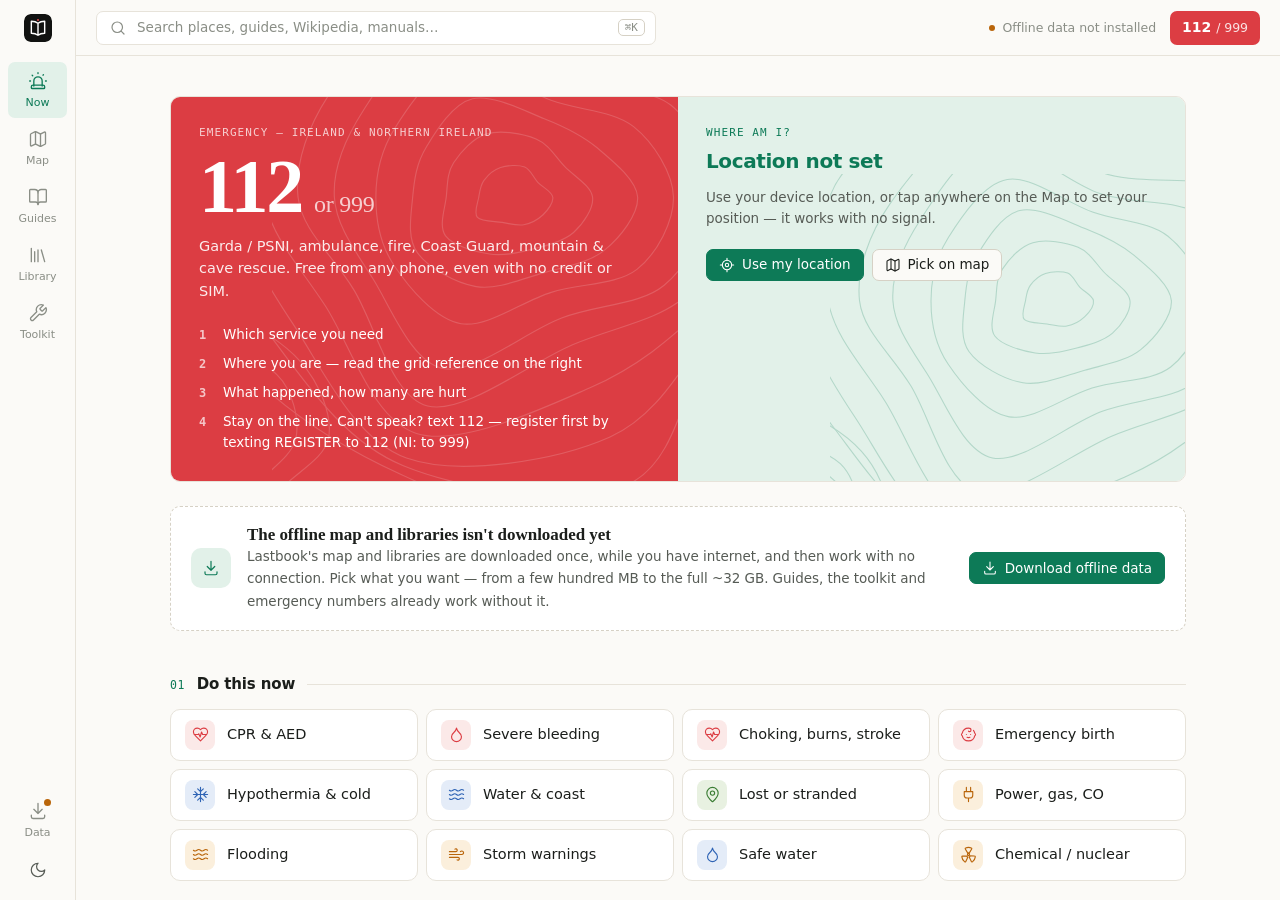
==== commit d5d3e13b: "In-app offline data download (no developer tools needed) - New Data screen: choose Essentials (~12 G" ====
--- a/web/index.html
+++ b/web/index.html
@@ -19,6 +19,7 @@
     <a href="#/library" data-tab="library"><svg class="i"><use href="#i-library"/></svg><span>Library</span></a>
     <a href="#/tools" data-tab="tools"><svg class="i"><use href="#i-tool"/></svg><span>Toolkit</span></a>
     <div class="rail-foot">
+      <a href="#/setup" data-tab="setup" class="rail-data" title="Offline data — download or update libraries and the map"><svg class="i"><use href="#i-download"/></svg><span>Data</span><i class="rail-dot" hidden></i></a>
       <button class="iconbtn" id="themeBtn" title="Light / dark"><svg class="i"><use href="#i-moon"/></svg></button>
     </div>
   </nav>
@@ -60,6 +61,7 @@
     <section class="view" id="view-guides"></section>
     <section class="view" id="view-library"></section>
     <section class="view" id="view-tools"></section>
+    <section class="view" id="view-setup"></section>
     <section class="view" id="view-read">
       <div class="reader-bar">
         <button class="iconbtn" id="rdBack" title="Back"><svg class="i"><use href="#i-left"/></svg></button>
@@ -130,6 +132,7 @@
     <symbol id="i-brain" viewBox="0 0 24 24"><path d="M12 5a3 3 0 1 0-6 .1 4 4 0 0 0-2.5 5.8 4 4 0 0 0 .6 6.6A4 4 0 1 0 12 18zM12 5a3 3 0 1 1 6 .1 4 4 0 0 1 2.5 5.8 4 4 0 0 1-.6 6.6A4 4 0 1 1 12 18zM12 5v13"/></symbol>
     <symbol id="i-shield" viewBox="0 0 24 24"><path d="M20 13c0 5-3.5 7.5-7.7 9a1 1 0 0 1-.7 0C7.5 20.5 4 18 4 13V6a1 1 0 0 1 1-1c2 0 4.5-1.2 6.2-2.7a1.2 1.2 0 0 1 1.6 0C14.5 3.8 17 5 19 5a1 1 0 0 1 1 1z"/></symbol>
     <symbol id="i-clover" viewBox="0 0 24 24"><path d="M12 12c-2-3-6-3-6 0s4 3 6 0zm0 0c3-2 3-6 0-6s-3 4 0 6zm0 0c2 3 6 3 6 0s-4-3-6 0zm0 0c-3 2-3 6 0 6s3-4 0-6zm0 0 4 9"/></symbol>
+    <symbol id="i-download" viewBox="0 0 24 24"><path d="M12 3v12m0 0-5-5m5 5 5-5M4 17v2a2 2 0 0 0 2 2h12a2 2 0 0 0 2-2v-2"/></symbol>
     <symbol id="i-check" viewBox="0 0 24 24"><path d="M20 6 9 17l-5-5"/></symbol>
     <symbol id="i-sun" viewBox="0 0 24 24"><circle cx="12" cy="12" r="4"/><path d="M12 2v2M12 20v2M4.9 4.9l1.4 1.4M17.7 17.7l1.4 1.4M2 12h2M20 12h2M6.3 17.7l-1.4 1.4M19.1 4.9l-1.4 1.4"/></symbol>
     <symbol id="i-external" viewBox="0 0 24 24"><path d="M15 3h6v6M10 14 21 3M18 13v6a2 2 0 0 1-2 2H5a2 2 0 0 1-2-2V8a2 2 0 0 1 2-2h6"/></symbol>
@@ -152,6 +155,7 @@
 <script src="guides-deep.js"></script>
 <script src="app.js"></script>
 <script src="library.js"></script>
+<script src="setup.js"></script>
 <script type="module" src="map-glue.js"></script>
 </body>
 </html>
--- a/web/app.css
+++ b/web/app.css
@@ -478,3 +478,39 @@
 .page { overflow-wrap: anywhere; }
 .guide-body table { display: block; max-width: 100%; overflow-x: auto; }
 .guide-body table tbody { display: table; width: 100%; }
+
+/* ================= offline data (setup) ================= */
+.rail-foot { flex-direction: column; align-items: stretch; gap: 6px; }
+.rail-foot .iconbtn { align-self: center; }
+.rail-data { position: relative; }
+.rail-dot { position: absolute; top: 7px; right: 16px; width: 7px; height: 7px; border-radius: 50%; background: var(--amber); box-shadow: 0 0 0 2px var(--bg); }
+#status.warn { cursor: pointer; }
+.lbm-nodata { position: absolute; inset: 0; z-index: 5; overflow: auto; padding: 24px 32px; background: var(--bg); }
+.setup-plan, .setup-run { margin: 26px 0 8px; padding: 18px 20px; border: 1px solid var(--line); border-radius: var(--r); background: var(--surface); }
+.setup-plan .seg { margin-bottom: 16px; }
+.sp-row { display: flex; align-items: center; justify-content: space-between; gap: 16px; flex-wrap: wrap; }
+.sp-row b, .sr-top b { display: block; font: 600 26px/1.1 var(--serif); letter-spacing: -.01em; }
+.sp-row span { color: var(--text-2); font-size: 13.5px; }
+.sp-row .btn { height: 38px; padding: 0 16px; }
+.btn[disabled] { opacity: .45; pointer-events: none; }
+.setup-plan .callout { margin: 14px 0 0; }
+.sr-top { display: flex; align-items: baseline; gap: 14px; }
+.sr-top span { flex: 1; min-width: 0; color: var(--text-2); font-size: 14px; overflow: hidden; text-overflow: ellipsis; white-space: nowrap; }
+.sr-meta { color: var(--text-3); font-size: 12.5px; font-variant-numeric: tabular-nums; }
+.su-list { border: 1px solid var(--line); border-radius: var(--r); background: var(--surface); overflow: hidden; }
+.su-row { position: relative; display: grid; grid-template-columns: 22px 1fr auto; align-items: center; gap: 12px; padding: 11px 16px; border-top: 1px solid var(--line); font-size: 14px; cursor: pointer; }
+.su-row:first-child { border-top: 0; }
+.su-row:hover { background: var(--bg-2); }
+.su-row.inst, .su-row.busy { cursor: default; }
+.su-row.inst:hover, .su-row.busy:hover { background: none; }
+.su-row input { width: 16px; height: 16px; accent-color: var(--accent); margin: 0; }
+.su-box { width: 16px; height: 16px; }
+.su-t { min-width: 0; }
+.su-t small { display: block; color: var(--red); font-size: 12px; margin-top: 2px; overflow-wrap: anywhere; }
+.su-row > span:nth-child(3) { font-size: 12.5px; color: var(--text-2); font-variant-numeric: tabular-nums; white-space: nowrap; }
+.su-ok { display: inline-flex; align-items: center; gap: 5px; color: var(--accent) !important; }
+.su-ok .i { width: 14px; height: 14px; }
+.su-err { color: var(--red) !important; }
+.su-bar { position: absolute; left: 0; right: 0; bottom: 0; height: 2px; background: var(--bg-3); }
+.su-bar > span { display: block; height: 100%; background: var(--accent); transition: width .5s; }
+.su-row.inst .su-t { color: var(--text-2); }
